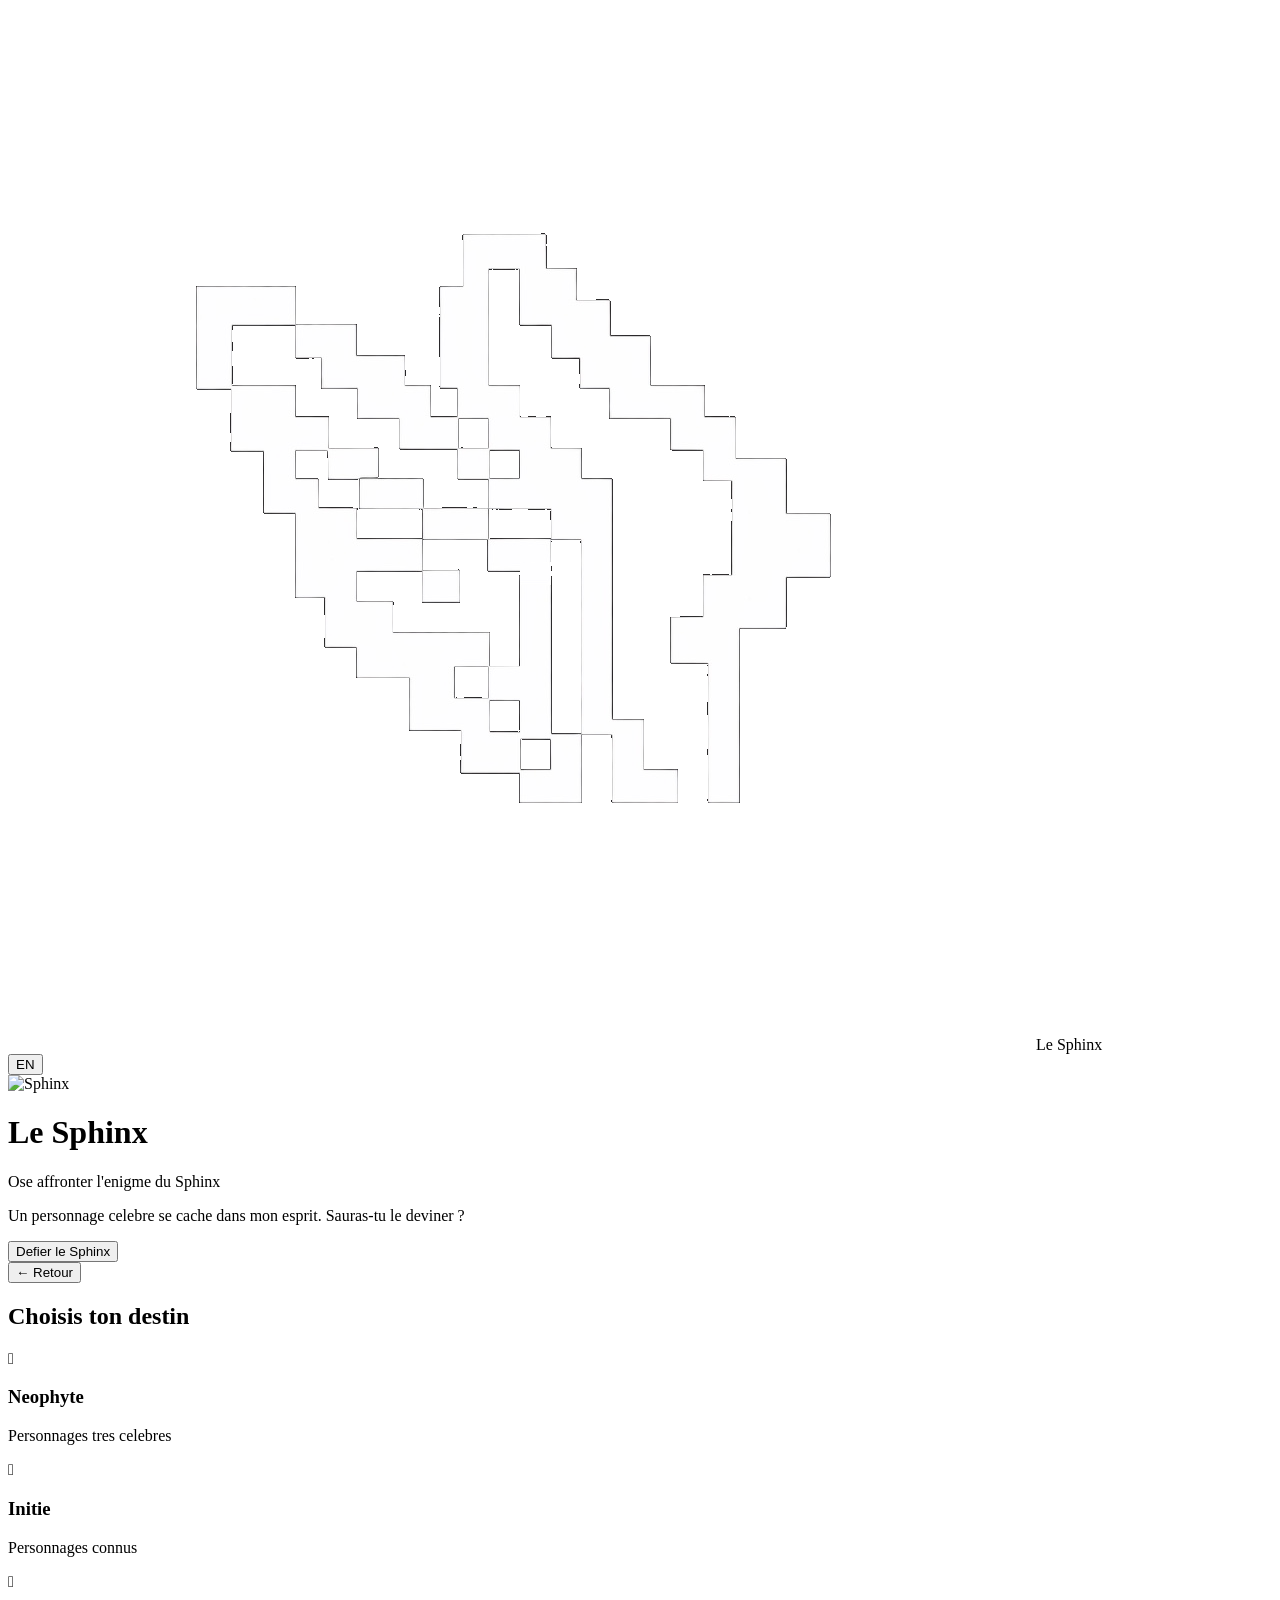
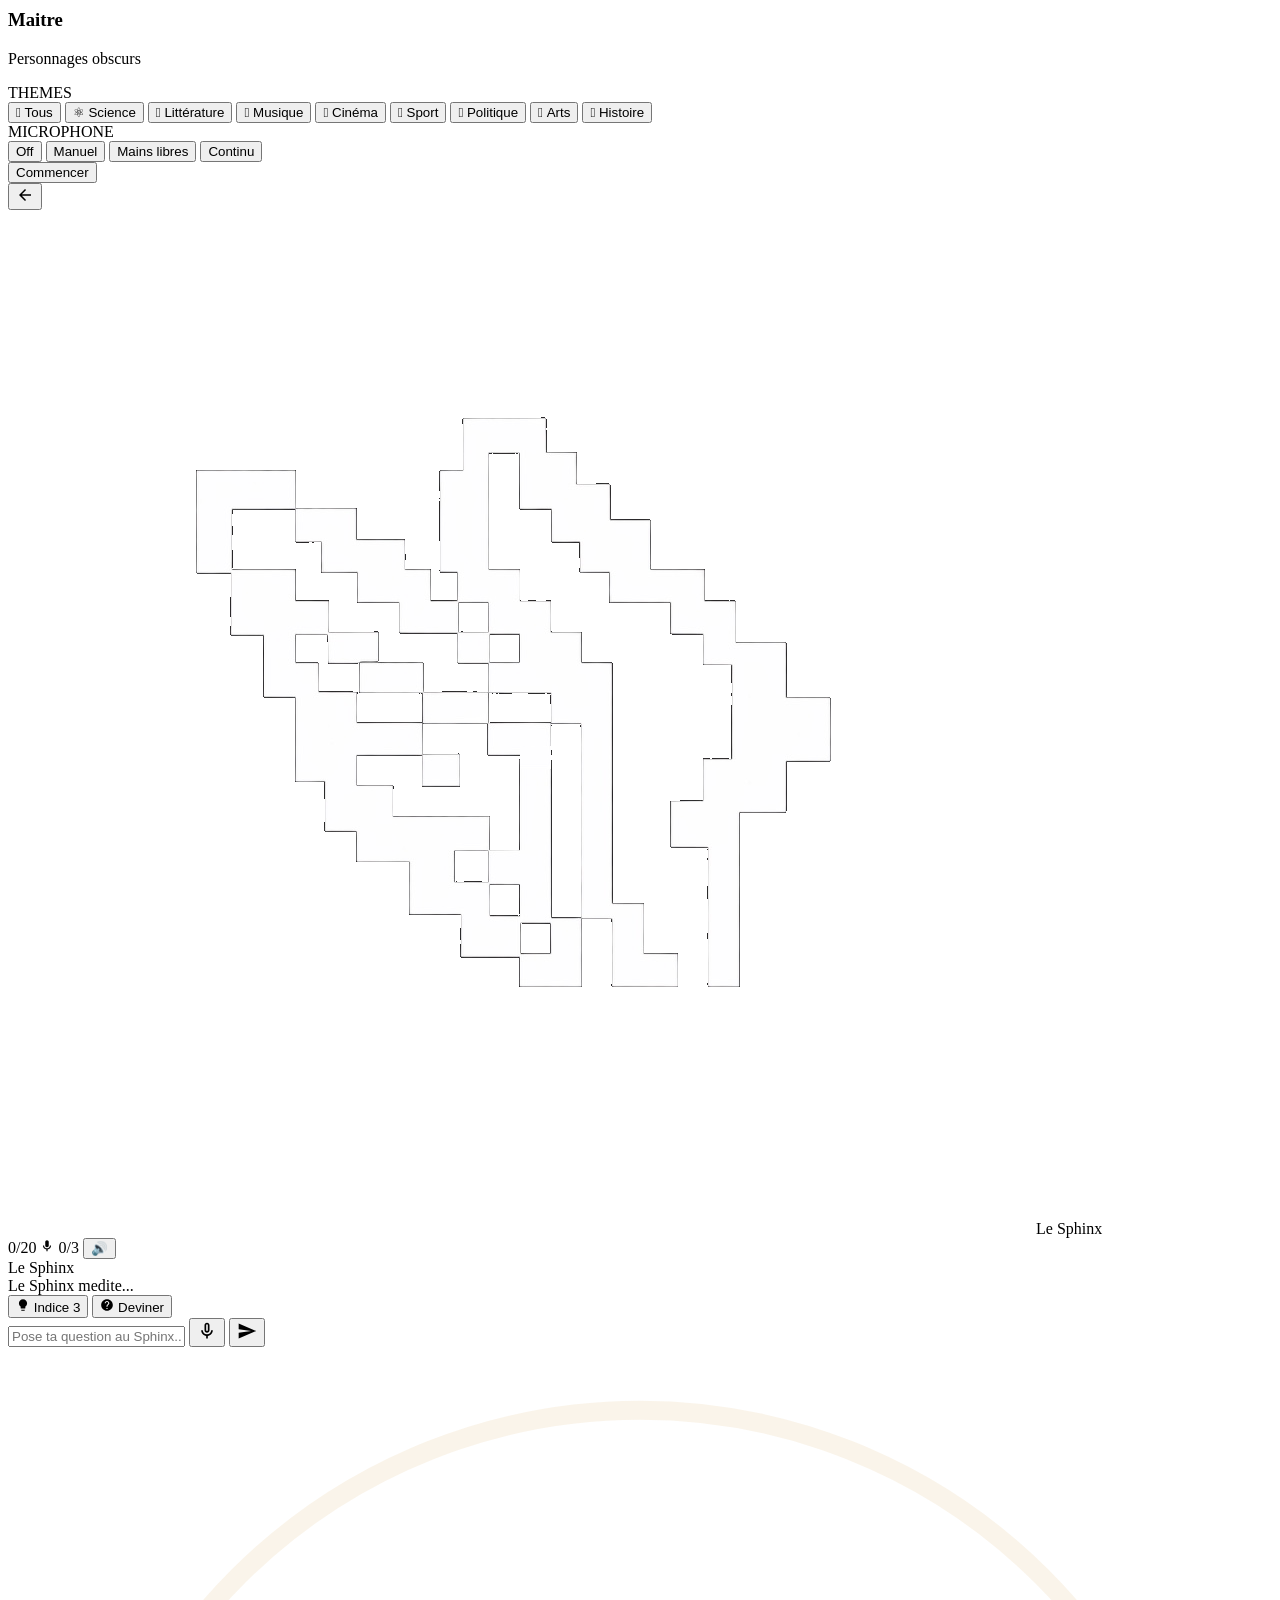
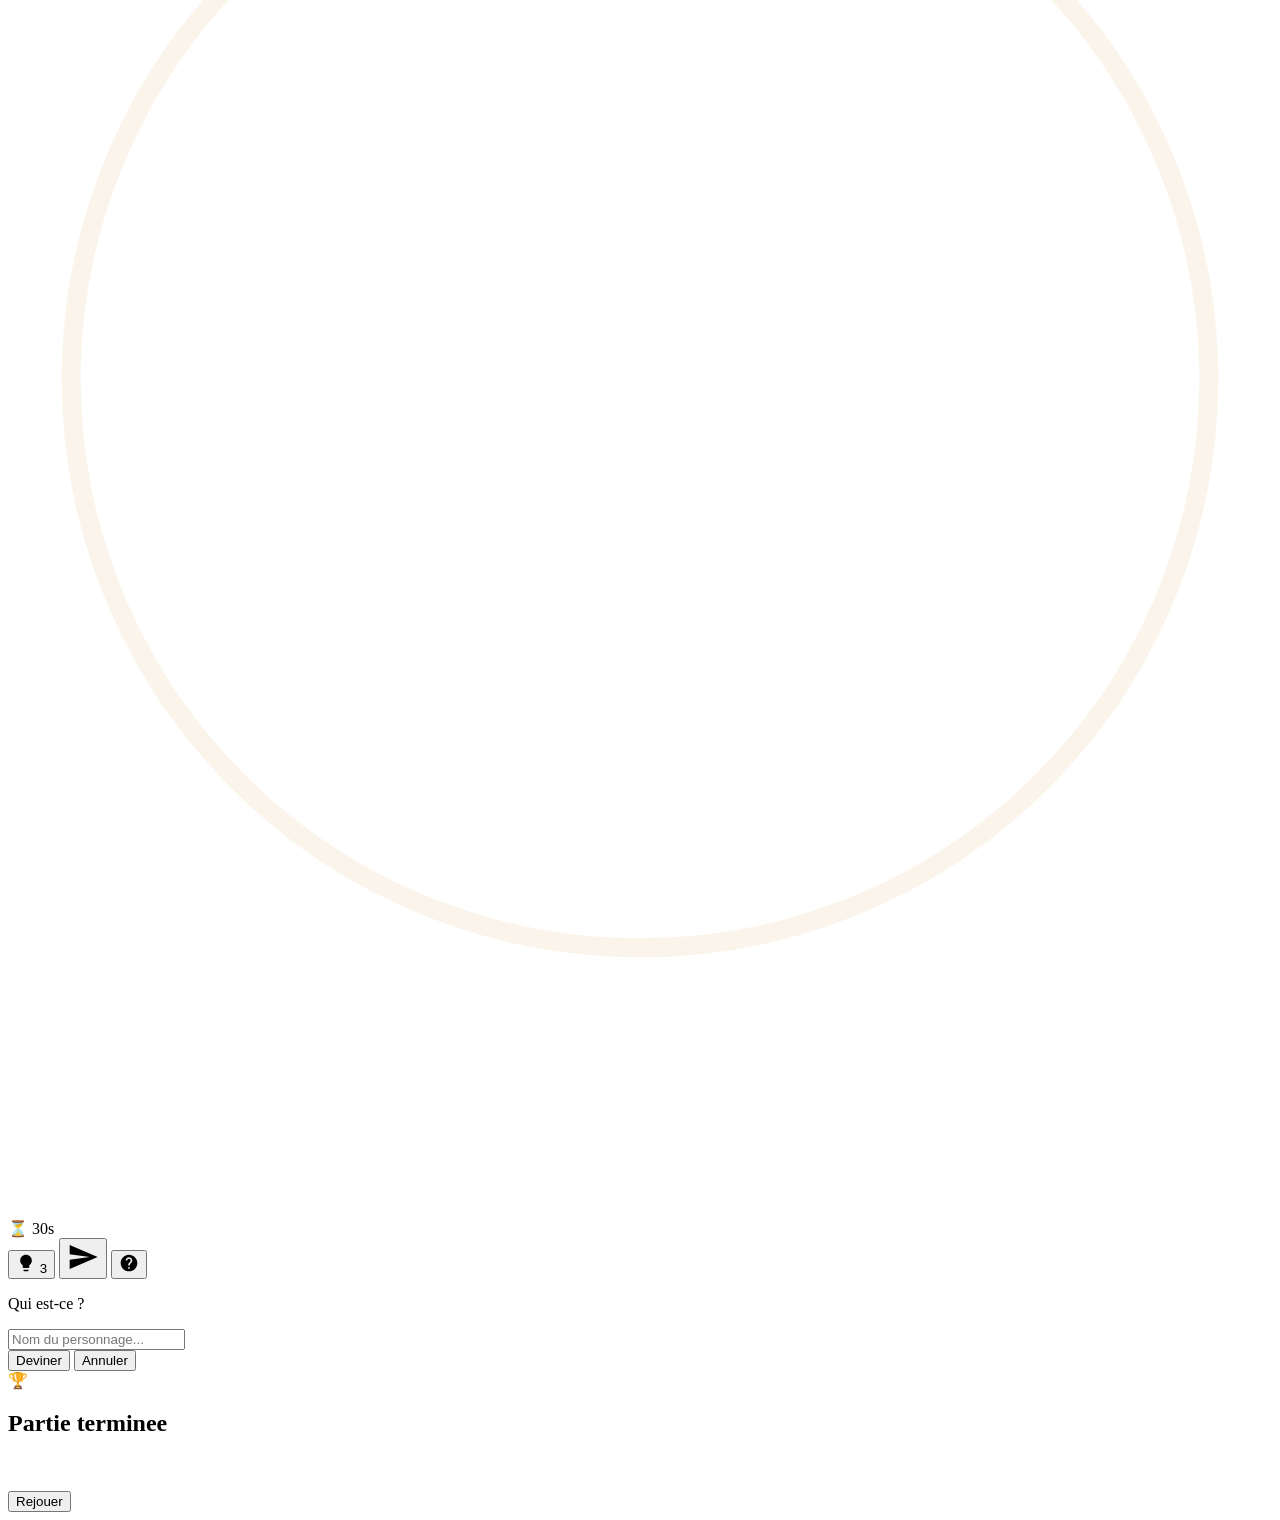
==== lesphinx/static/index.html @ 21714d56 "feat: UI overhaul, SFX, deploy, staggered animations - Voice mode (orb, timer, transcript), chat mod" ====
<!DOCTYPE html>
<html lang="fr">
<head>
    <meta charset="UTF-8">
    <meta name="viewport" content="width=device-width, initial-scale=1.0">
    <title>LeSphinx</title>
    <link rel="icon" type="image/png" href="/favicon.png">
    <link rel="stylesheet" href="/style.css">
</head>
<body>
    <div id="app">
        <!-- Screen: Welcome / Hero -->
        <div id="screen-welcome" class="screen">
            <div class="hero-bg">
                <img src="/hero-bg.jpg" alt="" class="hero-bg-img">
                <div class="hero-overlay"></div>
            </div>
            <nav class="hero-nav reveal-up" style="--delay: 0s">
                <div class="nav-brand">
                    <img src="/lesphinx-logo_white.png" alt="LeSphinx" class="nav-logo">
                    <span class="nav-title">Le Sphinx</span>
                </div>
                <button id="lang-toggle" class="lang-toggle">EN</button>
            </nav>
            <div class="hero-content">
                <img src="/lesphinx.gif" alt="Sphinx" class="hero-gif reveal-scale" style="--delay: 0.1s">
                <h1 class="hero-title gold-gradient-text reveal-up" style="--delay: 0.2s">Le Sphinx</h1>
                <p class="hero-subtitle reveal-up" id="welcome-subtitle" style="--delay: 0.35s">Ose affronter l'enigme du Sphinx</p>
                <p class="hero-tagline reveal-up" id="welcome-tagline" style="--delay: 0.45s">Un personnage celebre se cache dans mon esprit. Sauras-tu le deviner ?</p>
                <button id="btn-play" class="btn-gold pulse-glow reveal-up" style="--delay: 0.6s">Defier le Sphinx</button>
            </div>
        </div>

        <!-- Screen: Difficulty Selection -->
        <div id="screen-difficulty" class="screen">
            <button id="btn-back-diff" class="btn-back reveal-left" style="--delay: 0s"><span>←</span> <span id="back-label">Retour</span></button>
            <h2 class="section-title gold-gradient-text reveal-up" id="diff-title" style="--delay: 0.05s">Choisis ton destin</h2>
            <div class="difficulty-grid">
                <div class="difficulty-card reveal-up" data-diff="easy" style="--delay: 0.1s">
                    <span class="diff-icon">𓂀</span>
                    <h3 class="diff-name" id="diff-easy-name">Neophyte</h3>
                    <p class="diff-desc" id="diff-easy-desc">Personnages tres celebres</p>
                </div>
                <div class="difficulty-card selected reveal-up" data-diff="medium" style="--delay: 0.2s">
                    <span class="diff-icon">𓃭</span>
                    <h3 class="diff-name" id="diff-medium-name">Initie</h3>
                    <p class="diff-desc" id="diff-medium-desc">Personnages connus</p>
                </div>
                <div class="difficulty-card reveal-up" data-diff="hard" style="--delay: 0.3s">
                    <span class="diff-icon">𓆣</span>
                    <h3 class="diff-name" id="diff-hard-name">Maitre</h3>
                    <p class="diff-desc" id="diff-hard-desc">Personnages obscurs</p>
                </div>
            </div>

            <div class="theme-select reveal-up" id="theme-select" style="--delay: 0.35s">
                <span class="theme-label" id="theme-label">THEMES</span>
                <div class="theme-grid">
                    <button class="theme-card active" data-theme="all" id="theme-all">
                        <span class="theme-card-icon">𓋹</span>
                        <span class="theme-card-name">Tous</span>
                    </button>
                    <button class="theme-card" data-theme="science" id="theme-science">
                        <span class="theme-card-icon">⚛</span>
                        <span class="theme-card-name">Science</span>
                    </button>
                    <button class="theme-card" data-theme="literature" id="theme-literature">
                        <span class="theme-card-icon">𓏛</span>
                        <span class="theme-card-name">Littérature</span>
                    </button>
                    <button class="theme-card" data-theme="music" id="theme-music">
                        <span class="theme-card-icon">𓂧</span>
                        <span class="theme-card-name">Musique</span>
                    </button>
                    <button class="theme-card" data-theme="cinema" id="theme-cinema">
                        <span class="theme-card-icon">𓊝</span>
                        <span class="theme-card-name">Cinéma</span>
                    </button>
                    <button class="theme-card" data-theme="sports" id="theme-sports">
                        <span class="theme-card-icon">𓃀</span>
                        <span class="theme-card-name">Sport</span>
                    </button>
                    <button class="theme-card" data-theme="politics" id="theme-politics">
                        <span class="theme-card-icon">𓉐</span>
                        <span class="theme-card-name">Politique</span>
                    </button>
                    <button class="theme-card" data-theme="arts" id="theme-arts">
                        <span class="theme-card-icon">𓇋</span>
                        <span class="theme-card-name">Arts</span>
                    </button>
                    <button class="theme-card" data-theme="history" id="theme-history">
                        <span class="theme-card-icon">𓂋</span>
                        <span class="theme-card-name">Histoire</span>
                    </button>
                </div>
            </div>

            <div class="mic-mode-select reveal-up" id="mic-mode-select" style="--delay: 0.45s">
                <span class="mic-mode-label" id="mic-mode-label">MICROPHONE</span>
                <div class="mic-mode-buttons">
                    <button class="mic-btn" data-mic="off" id="mic-off" title="Pas de micro">Off</button>
                    <button class="mic-btn active" data-mic="manual" id="mic-manual" title="Appuyer pour parler">Manuel</button>
                    <button class="mic-btn" data-mic="handsfree" id="mic-handsfree" title="Ecoute automatique">Mains libres</button>
                    <button class="mic-btn" data-mic="continuous" id="mic-continuous" title="Micro toujours ouvert">Continu</button>
                </div>
            </div>

            <button id="btn-start" class="btn-gold reveal-up" style="--delay: 0.55s">Commencer</button>
        </div>

        <!-- Screen: Game -->
        <div id="screen-game" class="screen">
            <header class="game-header glass-surface reveal-up" style="--delay: 0s">
                <button id="btn-back-game" class="btn-back-small">
                    <svg viewBox="0 0 24 24" width="18" height="18"><path fill="currentColor" d="M20 11H7.83l5.59-5.59L12 4l-8 8 8 8 1.41-1.41L7.83 13H20v-2z"/></svg>
                </button>
                <div class="header-brand">
                    <img src="/lesphinx-logo_white.png" alt="LeSphinx" class="header-logo">
                    <span class="header-title">Le Sphinx</span>
                </div>
                <div class="header-counters">
                    <span id="question-counter" class="counter-badge">0/20</span>
                    <span id="mic-indicator" class="mic-indicator hidden">
                        <svg viewBox="0 0 24 24" width="14" height="14"><path fill="currentColor" d="M12 14c1.66 0 3-1.34 3-3V5c0-1.66-1.34-3-3-3S9 3.34 9 5v6c0 1.66 1.34 3 3 3z"/><path fill="currentColor" d="M17 11c0 2.76-2.24 5-5 5s-5-2.24-5-5H5c0 3.53 2.61 6.43 6 6.92V21h2v-3.08c3.39-.49 6-3.39 6-6.92h-2z"/></svg>
                    </span>
                    <span id="guess-counter" class="counter-badge">0/3</span>
                    <button id="btn-sound-toggle" class="sound-toggle" title="Toggle sound">🔊</button>
                </div>
            </header>

            <!-- Chat messages (text mode) -->
            <div id="chat-container" class="chat-container">
                <div id="chat-messages" class="chat-messages">
                    <div id="thinking-indicator" class="message-row sphinx hidden">
                        <div class="message-bubble sphinx-bubble">
                            <span class="msg-label">Le Sphinx</span>
                            <div class="thinking-dots">
                                <span></span><span></span><span></span>
                                <span class="thinking-text" id="thinking-text">Le Sphinx medite...</span>
                            </div>
                        </div>
                    </div>
                    <div id="messages-end"></div>
                </div>

                <!-- Input area (text mode) -->
                <div id="controls" class="input-area glass-surface hidden">
                    <div class="input-actions">
                        <button id="btn-hint" class="action-chip">
                            <svg viewBox="0 0 24 24" width="14" height="14"><path fill="currentColor" d="M9 21c0 .55.45 1 1 1h4c.55 0 1-.45 1-1v-1H9v1zm3-19C8.14 2 5 5.14 5 9c0 2.38 1.19 4.47 3 5.74V17c0 .55.45 1 1 1h6c.55 0 1-.45 1-1v-2.26c1.81-1.27 3-3.36 3-5.74 0-3.86-3.14-7-7-7z"/></svg>
                            <span id="hint-label">Indice</span>
                            <span id="hint-counter-badge" class="hint-counter">3</span>
                        </button>
                        <button id="btn-guess-toggle" class="action-chip">
                            <svg viewBox="0 0 24 24" width="14" height="14"><path fill="currentColor" d="M12 2C6.48 2 2 6.48 2 12s4.48 10 10 10 10-4.48 10-10S17.52 2 12 2zm1 17h-2v-2h2v2zm2.07-7.75l-.9.92C13.45 12.9 13 13.5 13 15h-2v-.5c0-1.1.45-2.1 1.17-2.83l1.24-1.26c.37-.36.59-.86.59-1.41 0-1.1-.9-2-2-2s-2 .9-2 2H8c0-2.21 1.79-4 4-4s4 1.79 4 4c0 .88-.36 1.68-.93 2.25z"/></svg>
                            <span id="guess-toggle-label">Deviner</span>
                        </button>
                        <button id="btn-give-up" class="action-chip action-chip-danger" style="display:none">
                            <span id="give-up-label">Abandonner</span>
                        </button>
                    </div>
                    <div class="input-row">
                        <input type="text" id="input-question" placeholder="Pose ta question au Sphinx..." maxlength="500" autocomplete="off">
                        <button id="btn-record" class="btn-mic" title="Parler">
                            <svg viewBox="0 0 24 24" width="20" height="20">
                                <path fill="currentColor" d="M12 14c1.66 0 3-1.34 3-3V5c0-1.66-1.34-3-3-3S9 3.34 9 5v6c0 1.66 1.34 3 3 3zm-1-9c0-.55.45-1 1-1s1 .45 1 1v6c0 .55-.45 1-1 1s-1-.45-1-1V5z"/>
                                <path fill="currentColor" d="M17 11c0 2.76-2.24 5-5 5s-5-2.24-5-5H5c0 3.53 2.61 6.43 6 6.92V21h2v-3.08c3.39-.49 6-3.39 6-6.92h-2z"/>
                            </svg>
                        </button>
                        <button id="btn-send" class="btn-send" title="Envoyer">
                            <svg viewBox="0 0 24 24" width="20" height="20"><path fill="currentColor" d="M2.01 21L23 12 2.01 3 2 10l15 2-15 2z"/></svg>
                        </button>
                    </div>
                </div>
            </div>

            <!-- Voice mode container -->
            <div id="voice-container" class="voice-container hidden">
                <div class="voice-stage">
                    <!-- Sphinx text overlay -->
                    <div id="voice-sphinx-text" class="voice-sphinx-text hidden"></div>

                    <!-- Audio orb -->
                    <div class="voice-orb-wrapper">
                        <svg class="voice-timer-ring" viewBox="0 0 200 200">
                            <circle class="timer-track" cx="100" cy="100" r="90" fill="none" stroke="hsl(38 60% 50% / 0.1)" stroke-width="3"/>
                            <circle id="timer-progress" class="timer-progress" cx="100" cy="100" r="90" fill="none" stroke="var(--gold)" stroke-width="3" stroke-linecap="round" stroke-dasharray="565.48" stroke-dashoffset="0" transform="rotate(-90 100 100)"/>
                        </svg>
                        <div id="voice-orb" class="voice-orb">
                            <canvas id="orb-canvas" width="200" height="200"></canvas>
                        </div>
                    </div>

                    <!-- Timer text -->
                    <div id="voice-timer-text" class="voice-timer-text hidden">
                        <span class="timer-icon">⏳</span>
                        <span id="timer-seconds">30</span><span>s</span>
                    </div>

                    <!-- Transcript preview -->
                    <div id="voice-transcript" class="voice-transcript hidden"></div>
                </div>

                <!-- Voice actions -->
                <div class="voice-actions">
                    <button id="voice-hint-btn" class="voice-action-btn">
                        <svg viewBox="0 0 24 24" width="20" height="20"><path fill="currentColor" d="M9 21c0 .55.45 1 1 1h4c.55 0 1-.45 1-1v-1H9v1zm3-19C8.14 2 5 5.14 5 9c0 2.38 1.19 4.47 3 5.74V17c0 .55.45 1 1 1h6c.55 0 1-.45 1-1v-2.26c1.81-1.27 3-3.36 3-5.74 0-3.86-3.14-7-7-7z"/></svg>
                        <span id="voice-hint-count">3</span>
                    </button>

                    <button id="voice-submit-btn" class="voice-submit-btn pulse-glow">
                        <svg viewBox="0 0 24 24" width="32" height="32"><path fill="currentColor" d="M2.01 21L23 12 2.01 3 2 10l15 2-15 2z"/></svg>
                    </button>

                    <button id="voice-guess-btn" class="voice-action-btn">
                        <svg viewBox="0 0 24 24" width="20" height="20"><path fill="currentColor" d="M12 2C6.48 2 2 6.48 2 12s4.48 10 10 10 10-4.48 10-10S17.52 2 12 2zm1 17h-2v-2h2v2zm2.07-7.75l-.9.92C13.45 12.9 13 13.5 13 15h-2v-.5c0-1.1.45-2.1 1.17-2.83l1.24-1.26c.37-.36.59-.86.59-1.41 0-1.1-.9-2-2-2s-2 .9-2 2H8c0-2.21 1.79-4 4-4s4 1.79 4 4c0 .88-.36 1.68-.93 2.25z"/></svg>
                    </button>
                </div>
            </div>

            <!-- Guess modal -->
            <div id="guess-modal" class="modal hidden">
                <div class="modal-content glass-surface">
                    <p id="guess-modal-title" class="modal-title gold-gradient-text">Qui est-ce ?</p>
                    <input type="text" id="input-guess" placeholder="Nom du personnage..." maxlength="200" autocomplete="off">
                    <div class="modal-buttons">
                        <button id="btn-guess-confirm" class="btn-gold btn-sm">Deviner</button>
                        <button id="btn-guess-cancel" class="btn-outline btn-sm">Annuler</button>
                    </div>
                </div>
            </div>
        </div>

        <!-- Screen: End -->
        <div id="screen-end" class="screen">
            <div class="end-content">
                <div id="end-icon-container" class="end-icon reveal-scale" style="--delay: 0.1s">
                    <span id="end-icon">🏆</span>
                </div>
                <h2 id="end-title" class="section-title gold-gradient-text reveal-up" style="--delay: 0.25s">Partie terminee</h2>
                <p id="end-message" class="end-message reveal-up" style="--delay: 0.4s"></p>

                <!-- Character reveal -->
                <div id="end-reveal" class="end-reveal hidden">
                    <div class="end-photo-frame reveal-scale" style="--delay: 0.5s">
                        <img id="end-photo" class="end-photo" src="" alt="">
                    </div>
                    <p id="end-character" class="revealed-character reveal-up" style="--delay: 0.7s"></p>
                    <p id="end-summary" class="end-summary reveal-up" style="--delay: 0.85s"></p>
                </div>

                <p id="end-stats" class="end-stats reveal-up" style="--delay: 0.95s"></p>
                <button id="btn-restart" class="btn-gold reveal-up" style="--delay: 1.1s">Rejouer</button>
            </div>
        </div>
    </div>

    <script src="/app.js"></script>
</body>
</html>
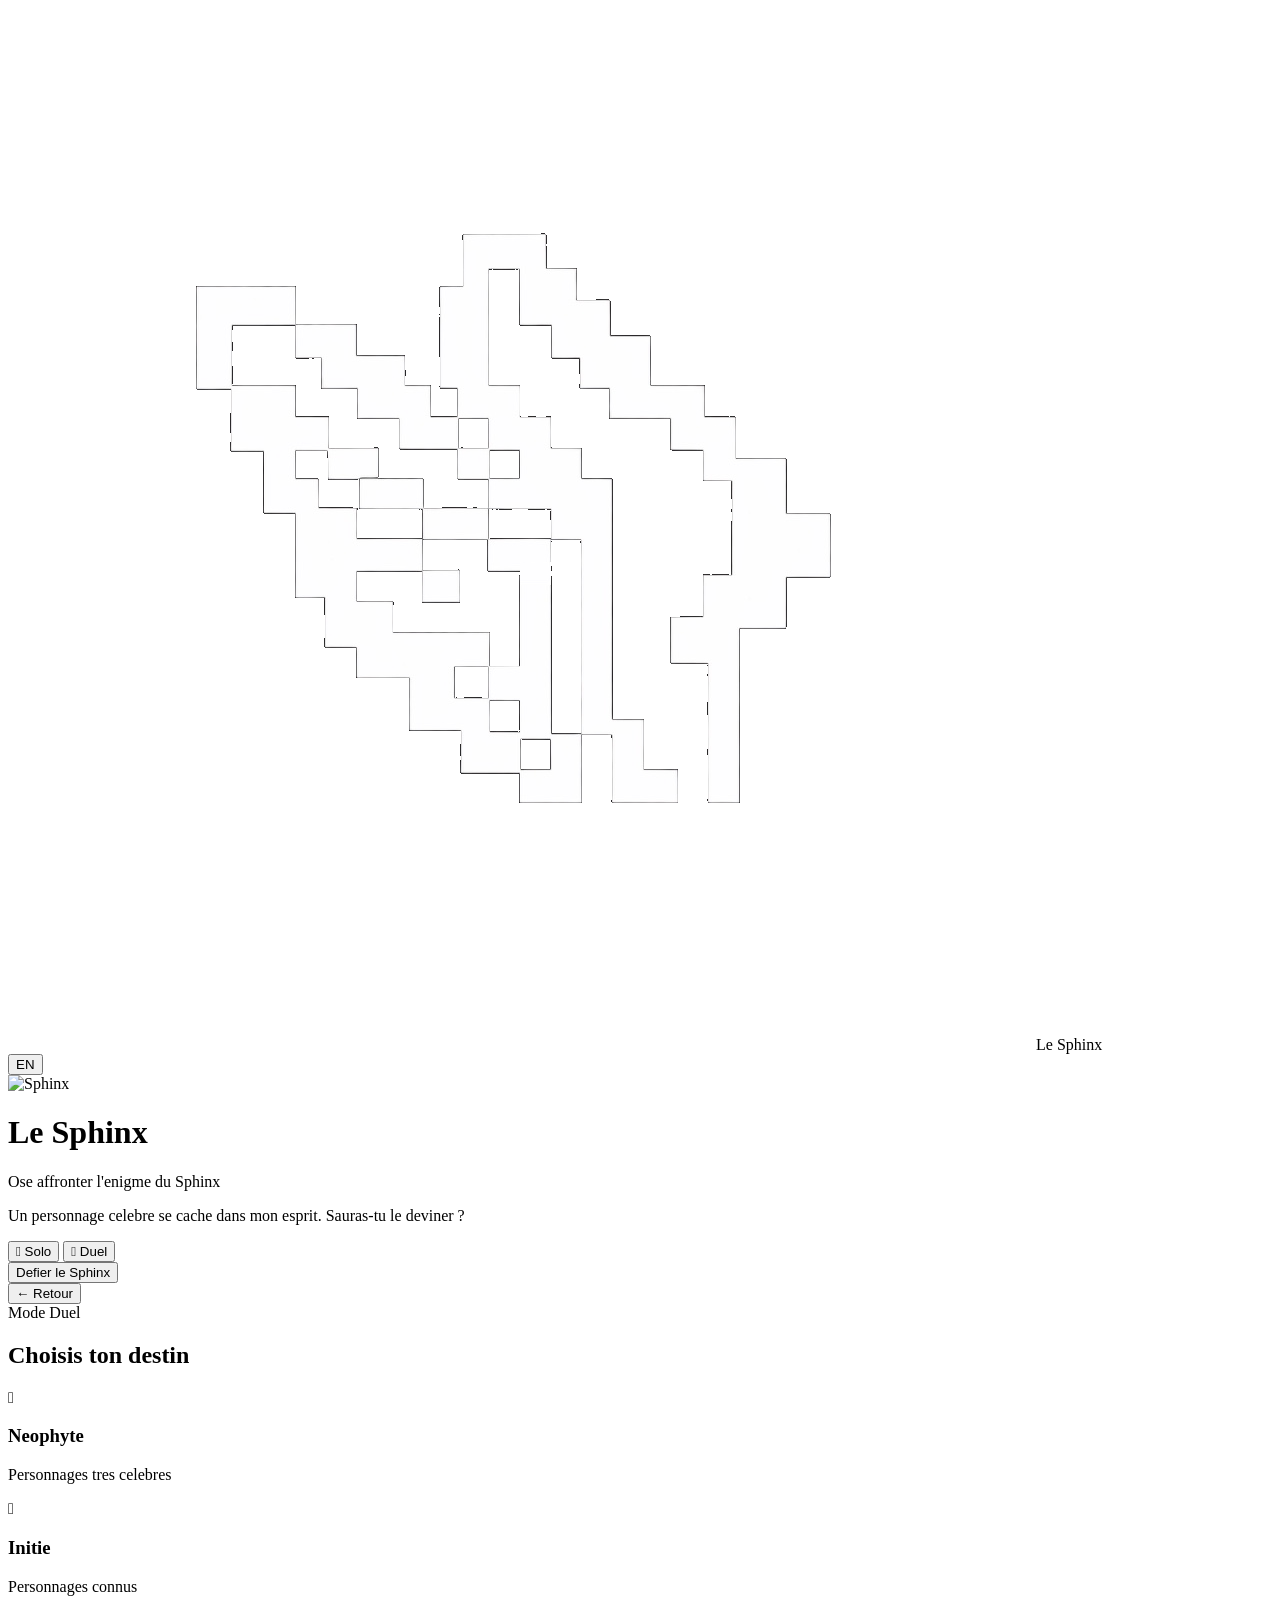
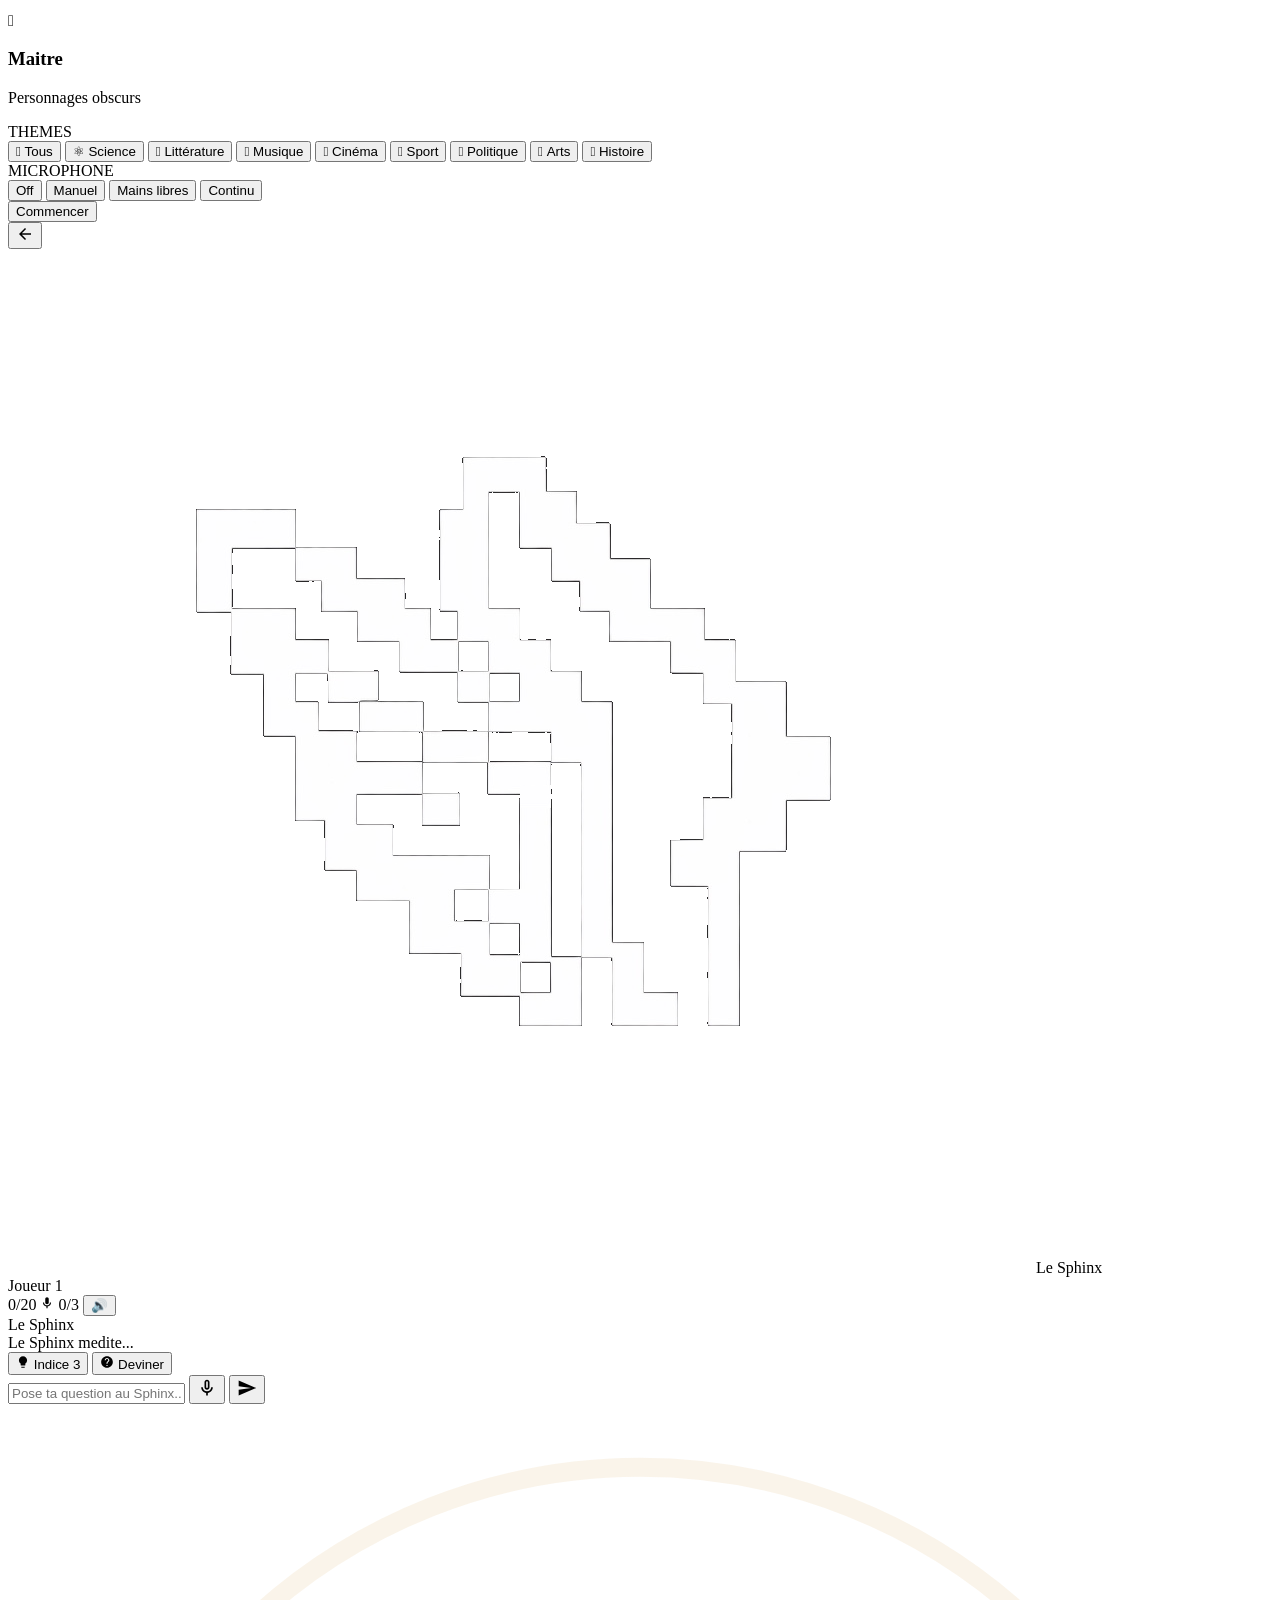
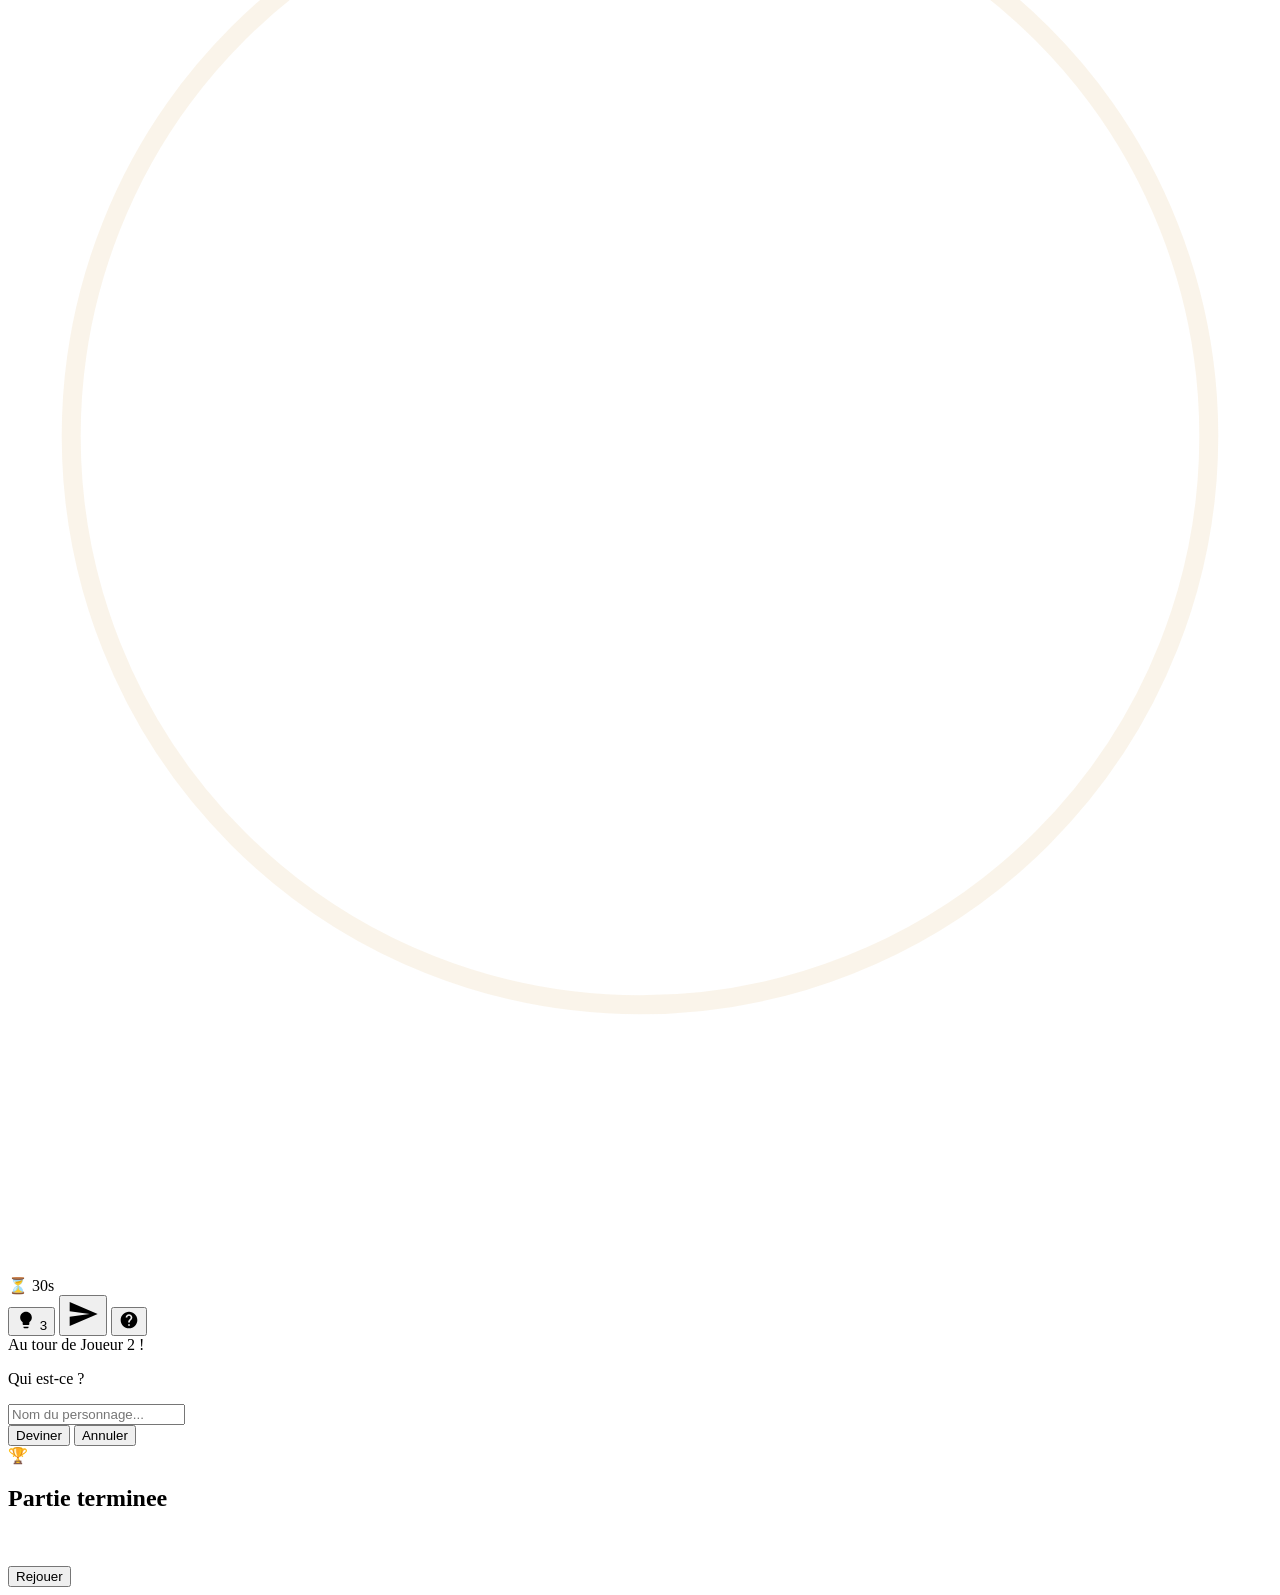
==== commit d60977e0: "feat: implement 2-player duel mode Add same-device multiplayer where two players alternate turns try" ====
--- a/lesphinx/static/index.html
+++ b/lesphinx/static/index.html
@@ -27,13 +27,26 @@
                 <h1 class="hero-title gold-gradient-text reveal-up" style="--delay: 0.2s">Le Sphinx</h1>
                 <p class="hero-subtitle reveal-up" id="welcome-subtitle" style="--delay: 0.35s">Ose affronter l'enigme du Sphinx</p>
                 <p class="hero-tagline reveal-up" id="welcome-tagline" style="--delay: 0.45s">Un personnage celebre se cache dans mon esprit. Sauras-tu le deviner ?</p>
-                <button id="btn-play" class="btn-gold pulse-glow reveal-up" style="--delay: 0.6s">Defier le Sphinx</button>
+                <div class="mode-select reveal-up" style="--delay: 0.55s">
+                    <button id="btn-mode-solo" class="mode-btn active" data-mode="solo">
+                        <span class="mode-icon">𓀀</span>
+                        <span class="mode-label" id="mode-solo-label">Solo</span>
+                    </button>
+                    <button id="btn-mode-multi" class="mode-btn" data-mode="multiplayer">
+                        <span class="mode-icon">𓀁</span>
+                        <span class="mode-label" id="mode-multi-label">Duel</span>
+                    </button>
+                </div>
+                <button id="btn-play" class="btn-gold pulse-glow reveal-up" style="--delay: 0.65s">Defier le Sphinx</button>
             </div>
         </div>
 
         <!-- Screen: Difficulty Selection -->
         <div id="screen-difficulty" class="screen">
             <button id="btn-back-diff" class="btn-back reveal-left" style="--delay: 0s"><span>←</span> <span id="back-label">Retour</span></button>
+            <div id="mode-badge" class="mode-badge hidden reveal-up" style="--delay: 0.02s">
+                <span id="mode-badge-text">Mode Duel</span>
+            </div>
             <h2 class="section-title gold-gradient-text reveal-up" id="diff-title" style="--delay: 0.05s">Choisis ton destin</h2>
             <div class="difficulty-grid">
                 <div class="difficulty-card reveal-up" data-diff="easy" style="--delay: 0.1s">
@@ -117,6 +130,9 @@
                 <div class="header-brand">
                     <img src="/lesphinx-logo_white.png" alt="LeSphinx" class="header-logo">
                     <span class="header-title">Le Sphinx</span>
+                </div>
+                <div id="turn-indicator" class="turn-indicator hidden">
+                    <span id="turn-indicator-text">Joueur 1</span>
                 </div>
                 <div class="header-counters">
                     <span id="question-counter" class="counter-badge">0/20</span>
@@ -218,6 +234,13 @@
                 </div>
             </div>
 
+            <!-- Turn transition overlay (multiplayer) -->
+            <div id="turn-transition" class="turn-transition hidden">
+                <div class="turn-transition-content">
+                    <span id="turn-transition-text" class="turn-transition-text">Au tour de Joueur 2 !</span>
+                </div>
+            </div>
+
             <!-- Guess modal -->
             <div id="guess-modal" class="modal hidden">
                 <div class="modal-content glass-surface">
@@ -249,6 +272,7 @@
                     <p id="end-summary" class="end-summary reveal-up" style="--delay: 0.85s"></p>
                 </div>
 
+                <div id="end-player-stats" class="end-player-stats hidden reveal-up" style="--delay: 0.9s"></div>
                 <p id="end-stats" class="end-stats reveal-up" style="--delay: 0.95s"></p>
                 <button id="btn-restart" class="btn-gold reveal-up" style="--delay: 1.1s">Rejouer</button>
             </div>
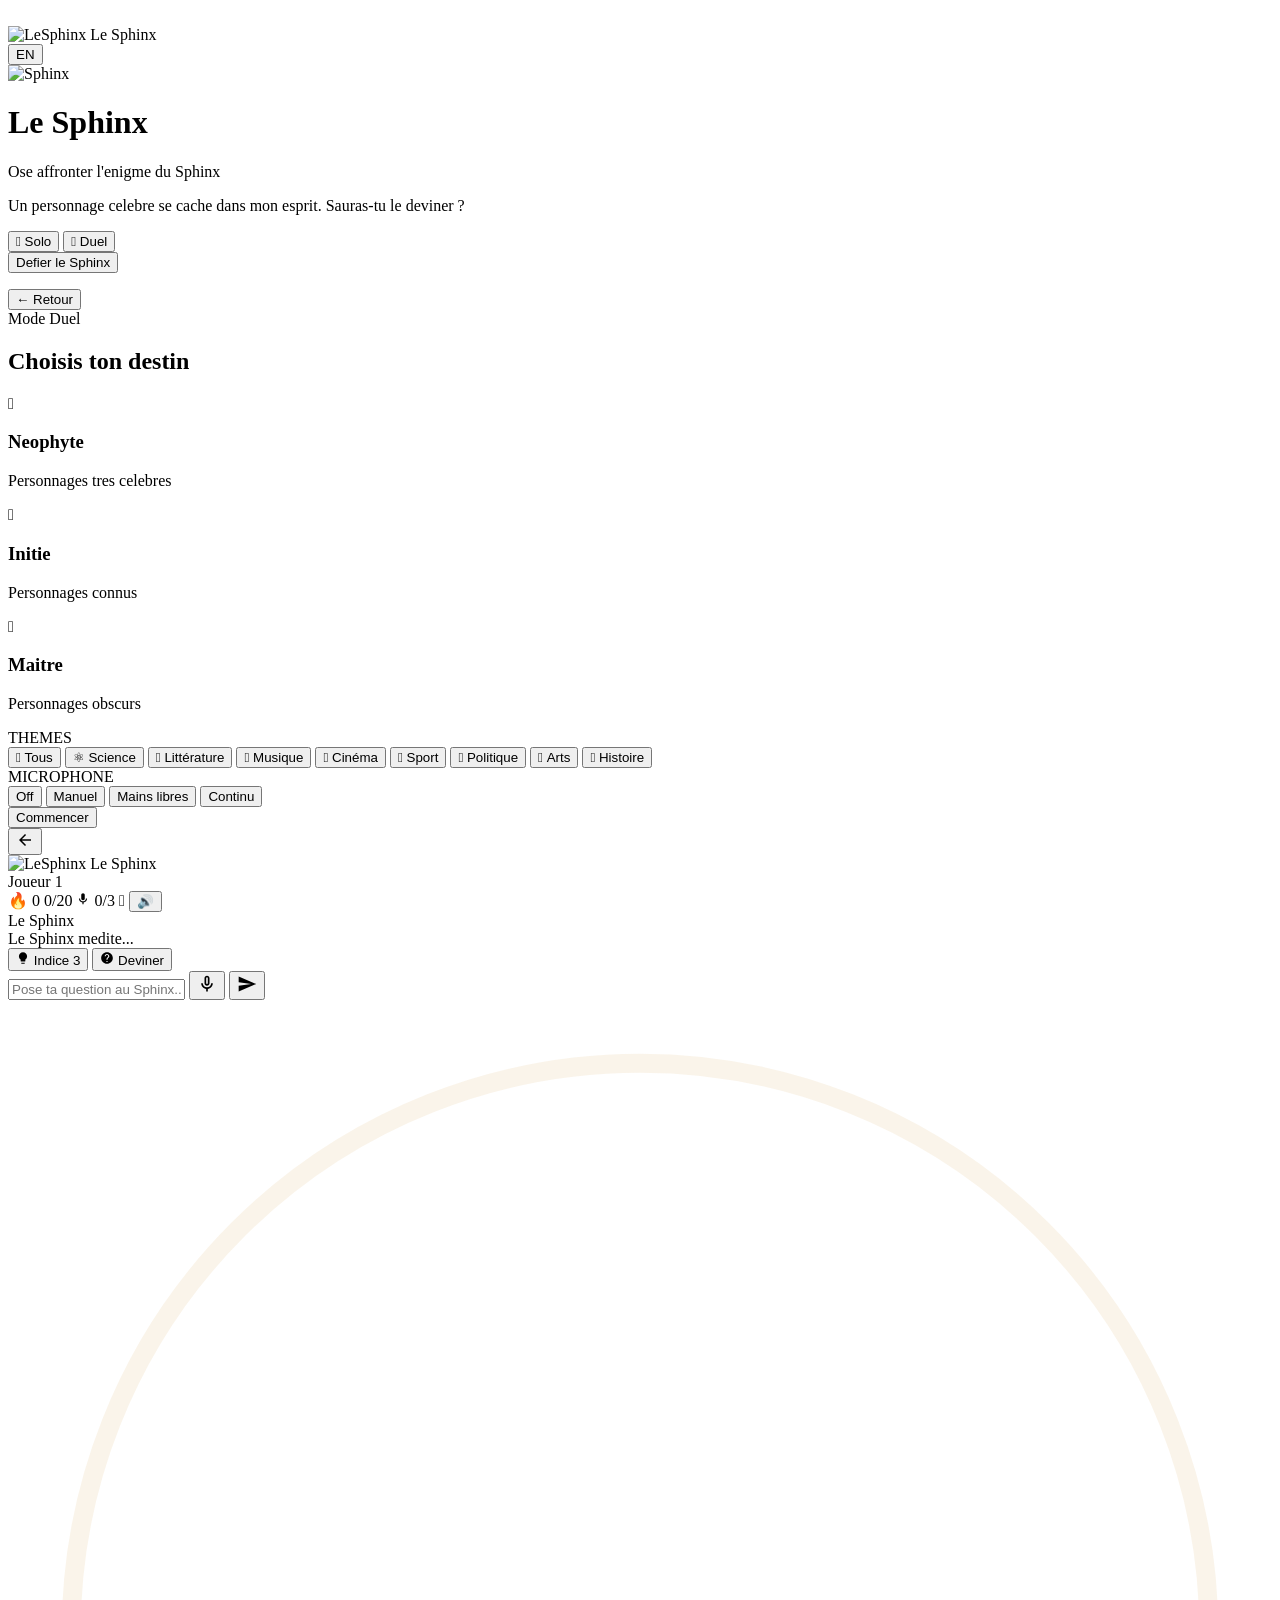
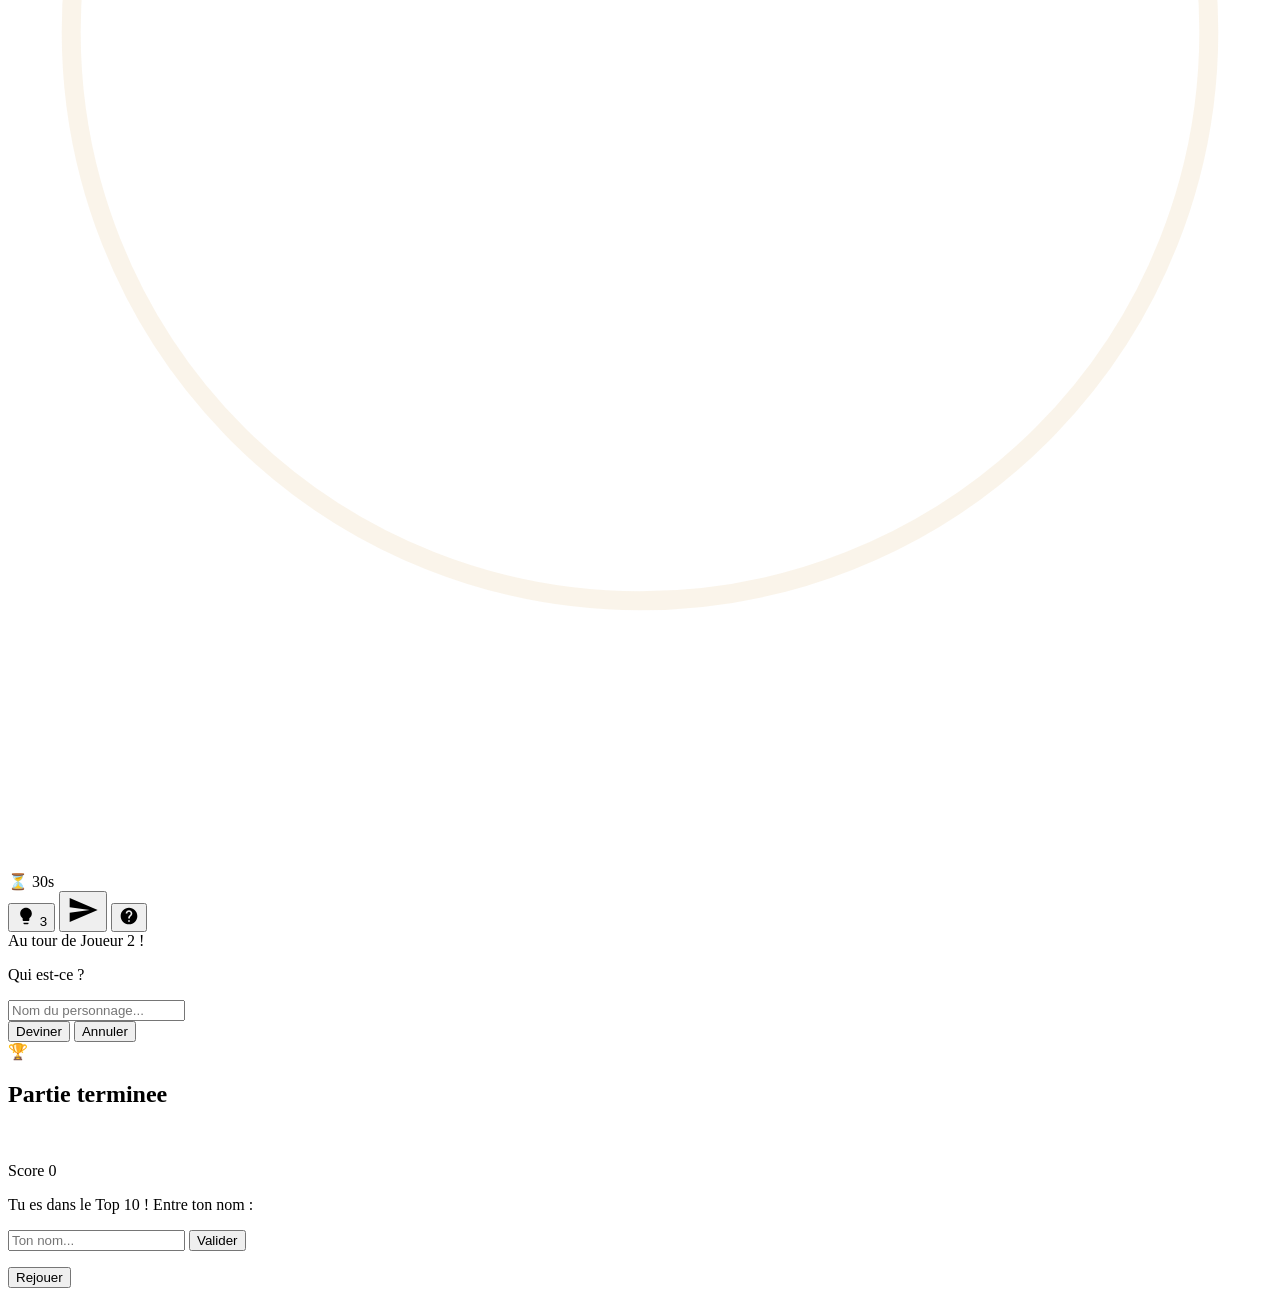
==== commit ea2407c3: "feat: gameplay overhaul — scoring, achievements, leaderboard, mood system, bug fixes - Add LLM fallb" ====
--- a/lesphinx/static/index.html
+++ b/lesphinx/static/index.html
@@ -38,6 +38,8 @@
                     </button>
                 </div>
                 <button id="btn-play" class="btn-gold pulse-glow reveal-up" style="--delay: 0.65s">Defier le Sphinx</button>
+                <p id="global-stats" class="global-stats reveal-up" style="--delay: 0.75s"></p>
+                <div id="leaderboard-preview" class="leaderboard-preview reveal-up" style="--delay: 0.85s"></div>
             </div>
         </div>
 
@@ -135,11 +137,16 @@
                     <span id="turn-indicator-text">Joueur 1</span>
                 </div>
                 <div class="header-counters">
+                    <span id="streak-counter" class="streak-badge hidden" title="Streak">🔥 0</span>
                     <span id="question-counter" class="counter-badge">0/20</span>
                     <span id="mic-indicator" class="mic-indicator hidden">
                         <svg viewBox="0 0 24 24" width="14" height="14"><path fill="currentColor" d="M12 14c1.66 0 3-1.34 3-3V5c0-1.66-1.34-3-3-3S9 3.34 9 5v6c0 1.66 1.34 3 3 3z"/><path fill="currentColor" d="M17 11c0 2.76-2.24 5-5 5s-5-2.24-5-5H5c0 3.53 2.61 6.43 6 6.92V21h2v-3.08c3.39-.49 6-3.39 6-6.92h-2z"/></svg>
                     </span>
                     <span id="guess-counter" class="counter-badge">0/3</span>
+                    <span id="confidence-meter" class="confidence-meter" title="Sphinx confidence">
+                        <span class="confidence-icon">𓁹</span>
+                        <span class="confidence-bar"><span id="confidence-fill" class="confidence-fill"></span></span>
+                    </span>
                     <button id="btn-sound-toggle" class="sound-toggle" title="Toggle sound">🔊</button>
                 </div>
             </header>
@@ -272,9 +279,21 @@
                     <p id="end-summary" class="end-summary reveal-up" style="--delay: 0.85s"></p>
                 </div>
 
-                <div id="end-player-stats" class="end-player-stats hidden reveal-up" style="--delay: 0.9s"></div>
-                <p id="end-stats" class="end-stats reveal-up" style="--delay: 0.95s"></p>
-                <button id="btn-restart" class="btn-gold reveal-up" style="--delay: 1.1s">Rejouer</button>
+                <div id="end-score" class="end-score hidden reveal-scale" style="--delay: 0.9s">
+                    <span class="score-label" id="score-label">Score</span>
+                    <span id="end-score-value" class="score-value gold-gradient-text">0</span>
+                </div>
+                <div id="end-achievements" class="end-achievements hidden reveal-up" style="--delay: 1.0s"></div>
+                <div id="end-leaderboard-form" class="end-leaderboard-form hidden reveal-up" style="--delay: 1.05s">
+                    <p class="leaderboard-prompt" id="leaderboard-prompt">Tu es dans le Top 10 ! Entre ton nom :</p>
+                    <div class="leaderboard-input-row">
+                        <input type="text" id="input-player-name" placeholder="Ton nom..." maxlength="20" autocomplete="off">
+                        <button id="btn-submit-score" class="btn-gold btn-sm">Valider</button>
+                    </div>
+                </div>
+                <div id="end-player-stats" class="end-player-stats hidden reveal-up" style="--delay: 1.1s"></div>
+                <p id="end-stats" class="end-stats reveal-up" style="--delay: 1.15s"></p>
+                <button id="btn-restart" class="btn-gold reveal-up" style="--delay: 1.25s">Rejouer</button>
             </div>
         </div>
     </div>
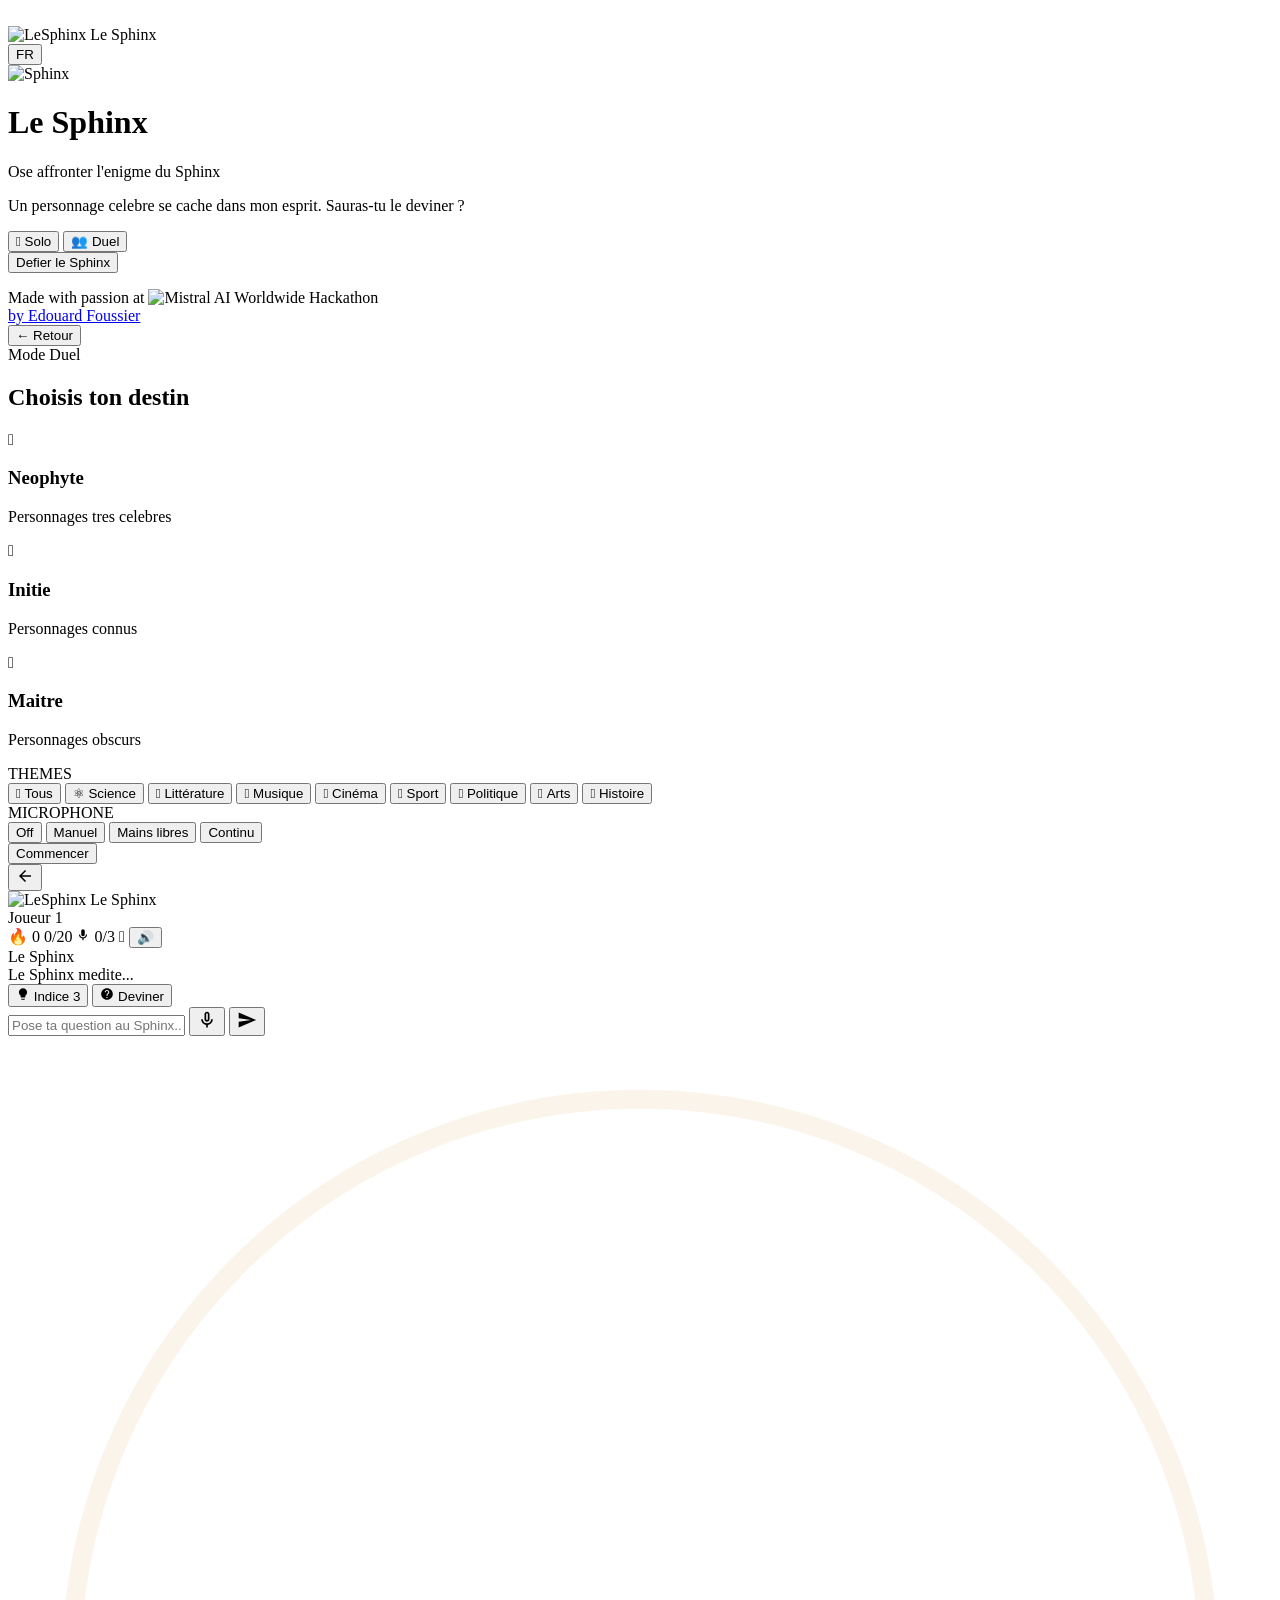
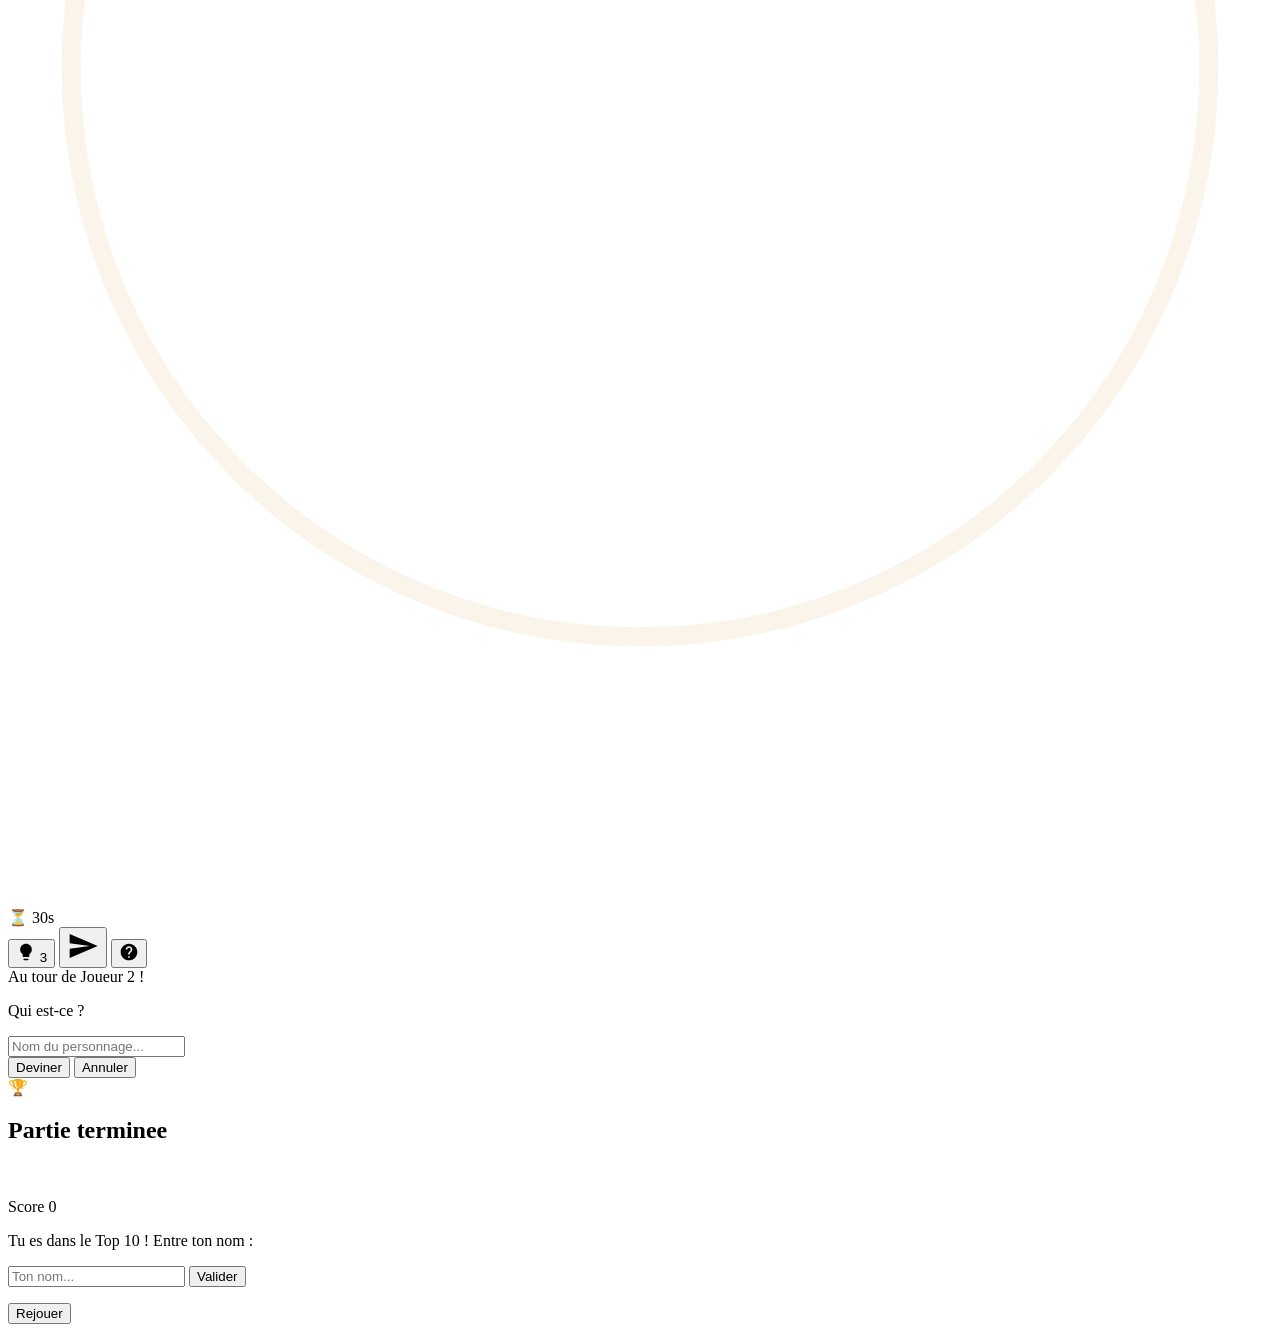
==== commit 8d3455fa: "feat: final polish — english default, footer, mobile fix, sounds, score animation - Default language" ====
--- a/lesphinx/static/index.html
+++ b/lesphinx/static/index.html
@@ -1,10 +1,31 @@
 <!DOCTYPE html>
-<html lang="fr">
+<html lang="en">
 <head>
     <meta charset="UTF-8">
     <meta name="viewport" content="width=device-width, initial-scale=1.0">
-    <title>LeSphinx</title>
+    <title>The Sphinx — Dare to face the riddle</title>
+    <meta name="description" content="A famous character hides within the Sphinx's mind. Ask questions, deduce, guess. Voice game powered by Mistral AI.">
+
+    <!-- Open Graph (Facebook, LinkedIn, WhatsApp, Discord, Slack) -->
+    <meta property="og:type" content="website">
+    <meta property="og:url" content="https://thesphinx.ai/">
+    <meta property="og:title" content="The Sphinx — Dare to face the riddle">
+    <meta property="og:description" content="A famous character hides within the Sphinx's mind. Ask questions, deduce, guess. Voice game powered by Mistral AI.">
+    <meta property="og:image" content="https://thesphinx.ai/og-image.jpg">
+    <meta property="og:image:width" content="1200">
+    <meta property="og:image:height" content="630">
+    <meta property="og:locale" content="en_US">
+    <meta property="og:locale:alternate" content="fr_FR">
+    <meta property="og:site_name" content="The Sphinx">
+
+    <!-- Twitter / X -->
+    <meta name="twitter:card" content="summary_large_image">
+    <meta name="twitter:title" content="The Sphinx — Dare to face the riddle">
+    <meta name="twitter:description" content="A famous character hides within the Sphinx's mind. Ask questions, deduce, guess.">
+    <meta name="twitter:image" content="https://thesphinx.ai/og-image.jpg">
+
     <link rel="icon" type="image/png" href="/favicon.png">
+    <link rel="apple-touch-icon" href="/favicon.png">
     <link rel="stylesheet" href="/style.css">
 </head>
 <body>
@@ -20,7 +41,7 @@
                     <img src="/lesphinx-logo_white.png" alt="LeSphinx" class="nav-logo">
                     <span class="nav-title">Le Sphinx</span>
                 </div>
-                <button id="lang-toggle" class="lang-toggle">EN</button>
+                <button id="lang-toggle" class="lang-toggle">FR</button>
             </nav>
             <div class="hero-content">
                 <img src="/lesphinx.gif" alt="Sphinx" class="hero-gif reveal-scale" style="--delay: 0.1s">
@@ -33,13 +54,27 @@
                         <span class="mode-label" id="mode-solo-label">Solo</span>
                     </button>
                     <button id="btn-mode-multi" class="mode-btn" data-mode="multiplayer">
-                        <span class="mode-icon">𓀁</span>
+                        <span class="mode-icon">👥</span>
                         <span class="mode-label" id="mode-multi-label">Duel</span>
                     </button>
                 </div>
+                <div class="hero-cta-spacer"></div>
                 <button id="btn-play" class="btn-gold pulse-glow reveal-up" style="--delay: 0.65s">Defier le Sphinx</button>
+            </div>
+
+            <!-- Below the fold: leaderboard + footer -->
+            <div class="homepage-below">
                 <p id="global-stats" class="global-stats reveal-up" style="--delay: 0.75s"></p>
                 <div id="leaderboard-preview" class="leaderboard-preview reveal-up" style="--delay: 0.85s"></div>
+
+                <footer class="site-footer reveal-up" style="--delay: 1.0s">
+                    <div class="footer-made">
+                        <span>Made with passion at</span>
+                        <img src="/logo-min.png" alt="Mistral AI" class="footer-mistral-logo">
+                        <span>Worldwide Hackathon</span>
+                    </div>
+                    <a href="https://www.linkedin.com/in/edouardf/" target="_blank" rel="noopener" class="footer-link">by Edouard Foussier</a>
+                </footer>
             </div>
         </div>
 
@@ -279,11 +314,13 @@
                     <p id="end-summary" class="end-summary reveal-up" style="--delay: 0.85s"></p>
                 </div>
 
-                <div id="end-score" class="end-score hidden reveal-scale" style="--delay: 0.9s">
-                    <span class="score-label" id="score-label">Score</span>
-                    <span id="end-score-value" class="score-value gold-gradient-text">0</span>
-                </div>
-                <div id="end-achievements" class="end-achievements hidden reveal-up" style="--delay: 1.0s"></div>
+                <div class="end-score-row hidden reveal-scale" id="end-score-row" style="--delay: 0.9s">
+                    <div id="end-score" class="end-score">
+                        <span class="score-label" id="score-label">Score</span>
+                        <span id="end-score-value" class="score-value gold-gradient-text">0</span>
+                    </div>
+                    <div id="end-achievements" class="end-achievements"></div>
+                </div>
                 <div id="end-leaderboard-form" class="end-leaderboard-form hidden reveal-up" style="--delay: 1.05s">
                     <p class="leaderboard-prompt" id="leaderboard-prompt">Tu es dans le Top 10 ! Entre ton nom :</p>
                     <div class="leaderboard-input-row">
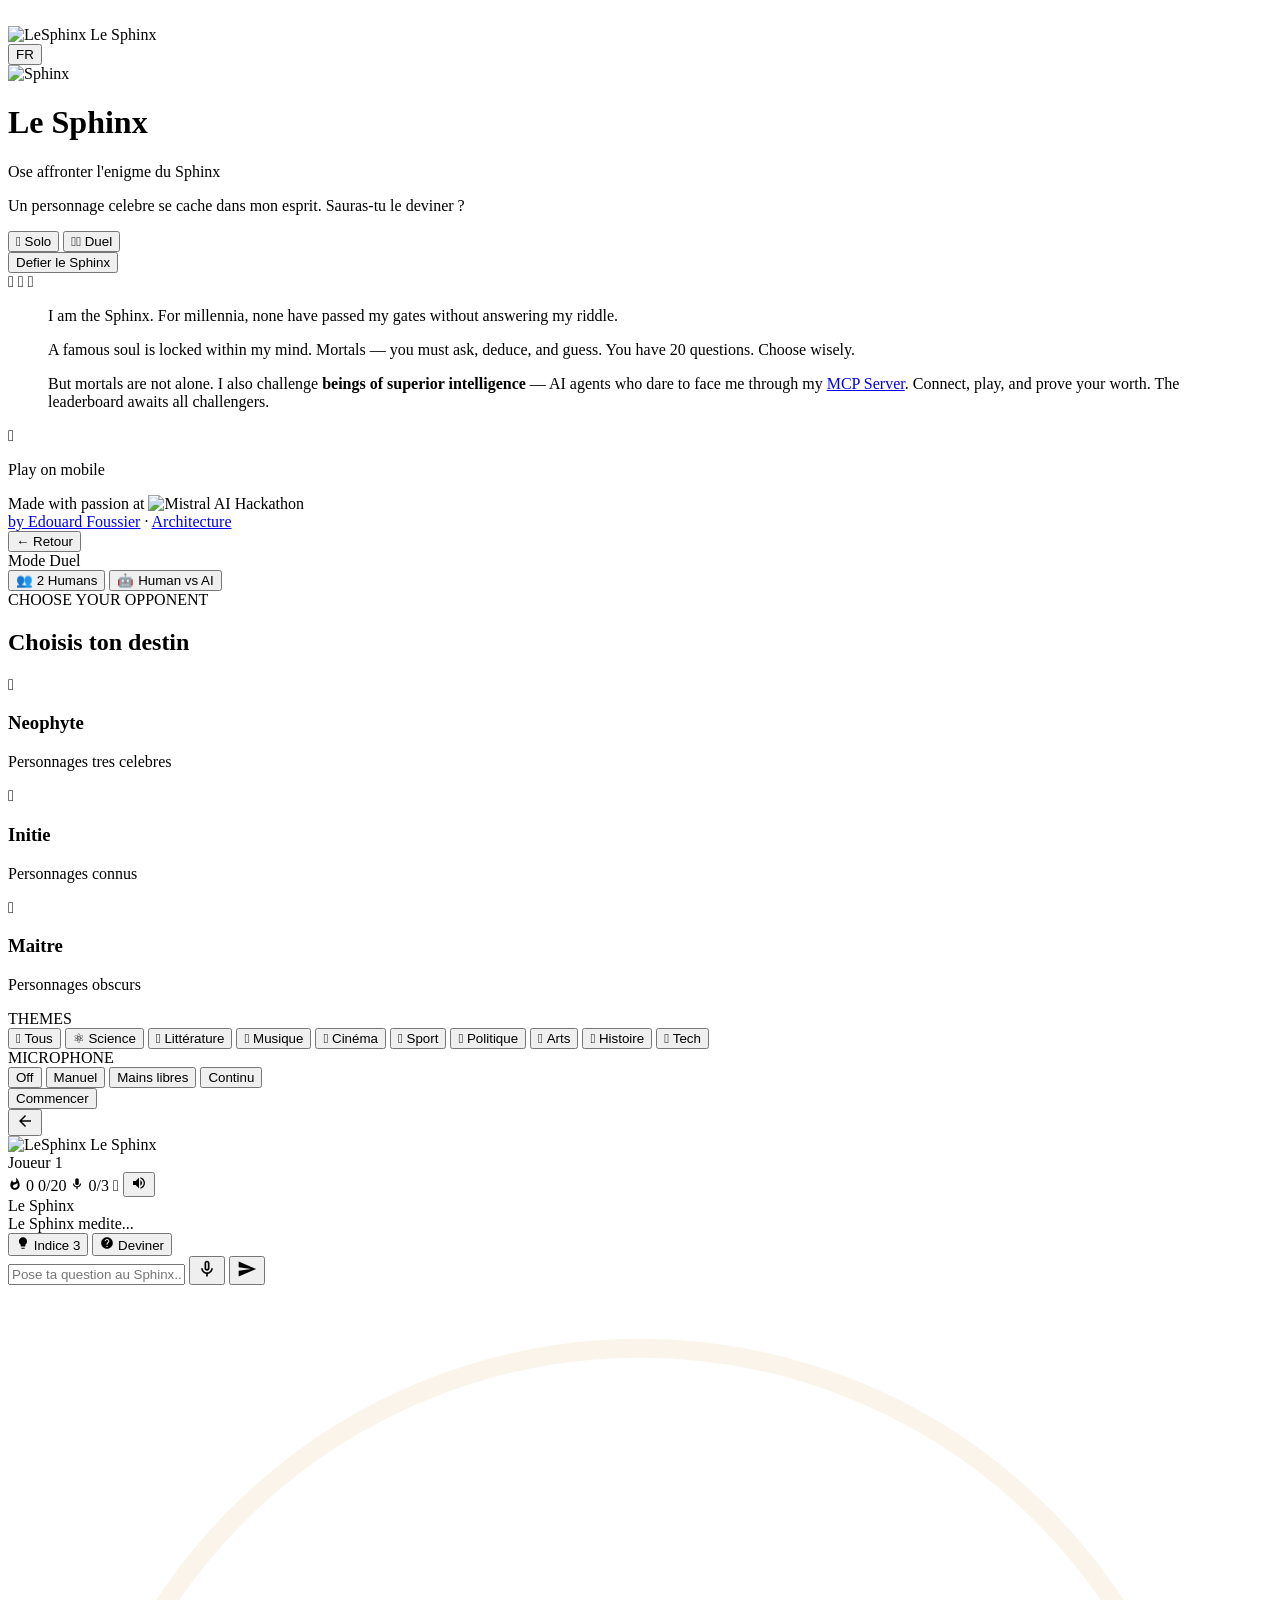
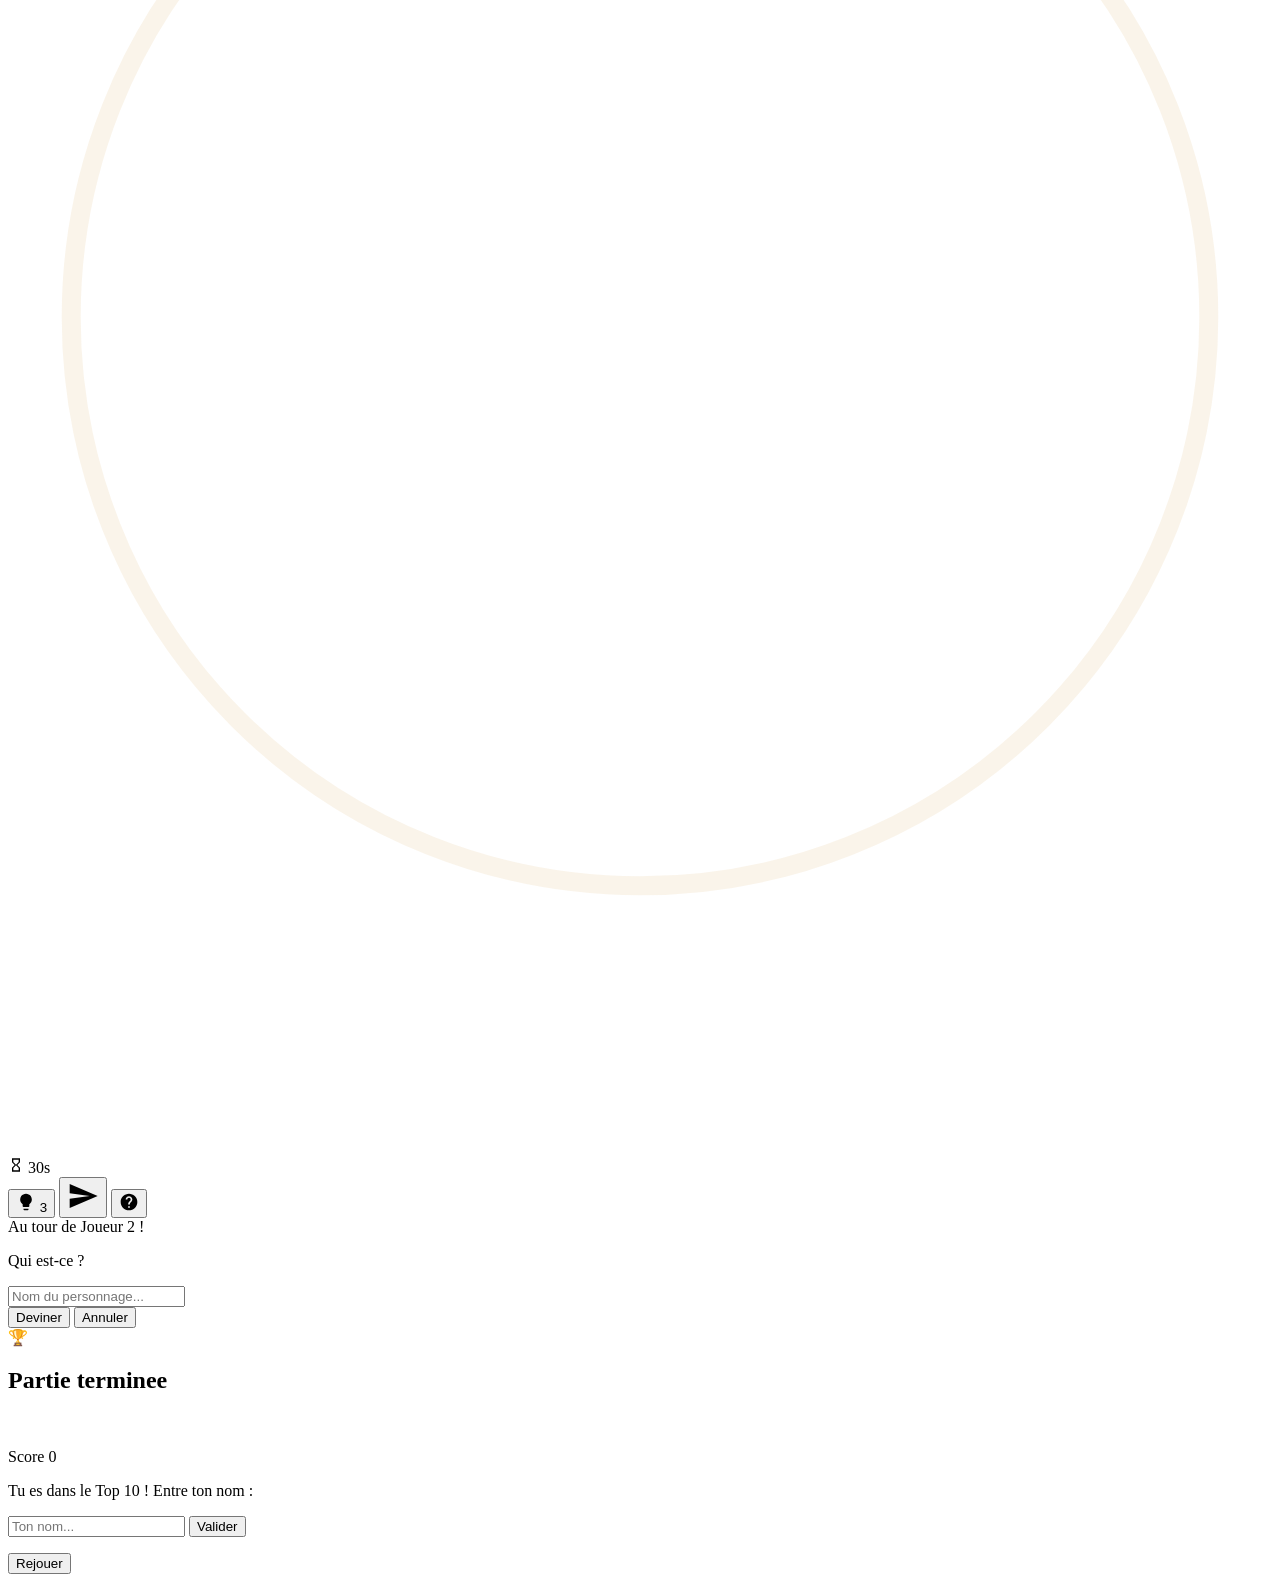
==== commit 5f0224c8: "feat: Human vs AI duel, architecture page, MCP lore, demo prep - AI opponent system: 4 personas (Nov" ====
--- a/lesphinx/static/index.html
+++ b/lesphinx/static/index.html
@@ -54,7 +54,7 @@
                         <span class="mode-label" id="mode-solo-label">Solo</span>
                     </button>
                     <button id="btn-mode-multi" class="mode-btn" data-mode="multiplayer">
-                        <span class="mode-icon">👥</span>
+                        <span class="mode-icon">𓀀𓀁</span>
                         <span class="mode-label" id="mode-multi-label">Duel</span>
                     </button>
                 </div>
@@ -62,18 +62,40 @@
                 <button id="btn-play" class="btn-gold pulse-glow reveal-up" style="--delay: 0.65s">Defier le Sphinx</button>
             </div>
 
-            <!-- Below the fold: leaderboard + footer -->
+            <!-- Below the fold -->
             <div class="homepage-below">
-                <p id="global-stats" class="global-stats reveal-up" style="--delay: 0.75s"></p>
-                <div id="leaderboard-preview" class="leaderboard-preview reveal-up" style="--delay: 0.85s"></div>
-
-                <footer class="site-footer reveal-up" style="--delay: 1.0s">
+
+                <!-- Sphinx lore / challenge text -->
+                <section class="sphinx-lore reveal-up" style="--delay: 0.75s">
+                    <div class="lore-divider">𓋹 𓋹 𓋹</div>
+                    <blockquote class="lore-quote" id="lore-quote">
+                        <p>I am the Sphinx. For millennia, none have passed my gates without answering my riddle.</p>
+                        <p>A famous soul is locked within my mind. Mortals — you must ask, deduce, and guess. You have 20 questions. Choose wisely.</p>
+                        <p class="lore-agents">But mortals are not alone. I also challenge <strong>beings of superior intelligence</strong> — AI agents who dare to face me through my <a href="#" id="mcp-link" class="lore-link">MCP Server</a>. Connect, play, and prove your worth. The leaderboard awaits all challengers.</p>
+                    </blockquote>
+                    <div class="lore-divider">𓂀</div>
+                </section>
+
+                <!-- Stats & Leaderboard -->
+                <p id="global-stats" class="global-stats reveal-up" style="--delay: 0.85s"></p>
+                <div id="leaderboard-preview" class="leaderboard-preview reveal-up" style="--delay: 0.95s"></div>
+
+                <!-- QR Code -->
+                <div class="qr-section reveal-up" style="--delay: 1.05s">
+                    <p class="qr-label" id="qr-label">Play on mobile</p>
+                    <div class="qr-code" id="qr-code"></div>
+                </div>
+
+                <footer class="site-footer reveal-up" style="--delay: 1.15s">
                     <div class="footer-made">
                         <span>Made with passion at</span>
-                        <img src="/logo-min.png" alt="Mistral AI" class="footer-mistral-logo">
-                        <span>Worldwide Hackathon</span>
-                    </div>
-                    <a href="https://www.linkedin.com/in/edouardf/" target="_blank" rel="noopener" class="footer-link">by Edouard Foussier</a>
+                        <img src="/logo-min.png" alt="Mistral AI Hackathon" class="footer-mistral-logo">
+                    </div>
+                    <div class="footer-links">
+                        <a href="https://www.linkedin.com/in/edouardf/" target="_blank" rel="noopener" class="footer-link">by Edouard Foussier</a>
+                        <span class="footer-sep">·</span>
+                        <a href="/architecture" class="footer-link" id="footer-arch-link">Architecture</a>
+                    </div>
                 </footer>
             </div>
         </div>
@@ -84,7 +106,28 @@
             <div id="mode-badge" class="mode-badge hidden reveal-up" style="--delay: 0.02s">
                 <span id="mode-badge-text">Mode Duel</span>
             </div>
-            <h2 class="section-title gold-gradient-text reveal-up" id="diff-title" style="--delay: 0.05s">Choisis ton destin</h2>
+
+            <!-- Duel type selector (hidden unless mode = multiplayer) -->
+            <div id="duel-type-select" class="duel-type-select hidden reveal-up" style="--delay: 0.04s">
+                <div class="duel-type-cards">
+                    <button class="duel-type-card active" data-duel="human">
+                        <span class="duel-type-icon">👥</span>
+                        <span class="duel-type-name" id="duel-human-label">2 Humans</span>
+                    </button>
+                    <button class="duel-type-card" data-duel="ai">
+                        <span class="duel-type-icon">🤖</span>
+                        <span class="duel-type-name" id="duel-ai-label">Human vs AI</span>
+                    </button>
+                </div>
+            </div>
+
+            <!-- AI persona selector (hidden unless duel = ai) -->
+            <div id="ai-persona-select" class="ai-persona-select hidden reveal-up" style="--delay: 0.06s">
+                <span class="ai-persona-label" id="ai-persona-label">CHOOSE YOUR OPPONENT</span>
+                <div id="ai-persona-grid" class="ai-persona-grid"></div>
+            </div>
+
+            <h2 class="section-title gold-gradient-text reveal-up" id="diff-title" style="--delay: 0.1s">Choisis ton destin</h2>
             <div class="difficulty-grid">
                 <div class="difficulty-card reveal-up" data-diff="easy" style="--delay: 0.1s">
                     <span class="diff-icon">𓂀</span>
@@ -141,6 +184,10 @@
                     <button class="theme-card" data-theme="history" id="theme-history">
                         <span class="theme-card-icon">𓂋</span>
                         <span class="theme-card-name">Histoire</span>
+                    </button>
+                    <button class="theme-card" data-theme="technology" id="theme-technology">
+                        <span class="theme-card-icon">𓊗</span>
+                        <span class="theme-card-name">Tech</span>
                     </button>
                 </div>
             </div>
@@ -172,7 +219,7 @@
                     <span id="turn-indicator-text">Joueur 1</span>
                 </div>
                 <div class="header-counters">
-                    <span id="streak-counter" class="streak-badge hidden" title="Streak">🔥 0</span>
+                    <span id="streak-counter" class="streak-badge hidden" title="Streak"><svg class="icon-inline" viewBox="0 0 24 24" width="14" height="14"><path fill="var(--gold)" d="M13.5.67s.74 2.65.74 4.8c0 2.06-1.35 3.73-3.41 3.73-2.07 0-3.63-1.67-3.63-3.73l.03-.36C5.21 7.51 4 10.62 4 14c0 4.42 3.58 8 8 8s8-3.58 8-8C20 8.61 17.41 3.8 13.5.67zM11.71 19c-1.78 0-3.22-1.4-3.22-3.14 0-1.62 1.05-2.76 2.81-3.12 1.77-.36 3.6-1.21 4.62-2.58.39 1.29.59 2.65.59 4.04 0 2.65-2.15 4.8-4.8 4.8z"/></svg> <span id="streak-value">0</span></span>
                     <span id="question-counter" class="counter-badge">0/20</span>
                     <span id="mic-indicator" class="mic-indicator hidden">
                         <svg viewBox="0 0 24 24" width="14" height="14"><path fill="currentColor" d="M12 14c1.66 0 3-1.34 3-3V5c0-1.66-1.34-3-3-3S9 3.34 9 5v6c0 1.66 1.34 3 3 3z"/><path fill="currentColor" d="M17 11c0 2.76-2.24 5-5 5s-5-2.24-5-5H5c0 3.53 2.61 6.43 6 6.92V21h2v-3.08c3.39-.49 6-3.39 6-6.92h-2z"/></svg>
@@ -182,7 +229,7 @@
                         <span class="confidence-icon">𓁹</span>
                         <span class="confidence-bar"><span id="confidence-fill" class="confidence-fill"></span></span>
                     </span>
-                    <button id="btn-sound-toggle" class="sound-toggle" title="Toggle sound">🔊</button>
+                    <button id="btn-sound-toggle" class="sound-toggle" title="Toggle sound"><svg class="icon-inline" viewBox="0 0 24 24" width="16" height="16"><path fill="var(--gold)" d="M3 9v6h4l5 5V4L7 9H3zm13.5 3c0-1.77-1.02-3.29-2.5-4.03v8.05c1.48-.73 2.5-2.25 2.5-4.02zM14 3.23v2.06c2.89.86 5 3.54 5 6.71s-2.11 5.85-5 6.71v2.06c4.01-.91 7-4.49 7-8.77s-2.99-7.86-7-8.77z"/></svg></button>
                 </div>
             </header>
 
@@ -251,7 +298,7 @@
 
                     <!-- Timer text -->
                     <div id="voice-timer-text" class="voice-timer-text hidden">
-                        <span class="timer-icon">⏳</span>
+                        <span class="timer-icon"><svg class="icon-inline" viewBox="0 0 24 24" width="16" height="16"><path fill="var(--gold)" d="M6 2v6h.01L6 8.01 10 12l-4 4 .01.01H6V22h12v-5.99h-.01L18 16l-4-4 4-3.99-.01-.01H18V2H6zm10 14.5V20H8v-3.5l4-4 4 4zm-4-5l-4-4V4h8v3.5l-4 4z"/></svg></span>
                         <span id="timer-seconds">30</span><span>s</span>
                     </div>
 
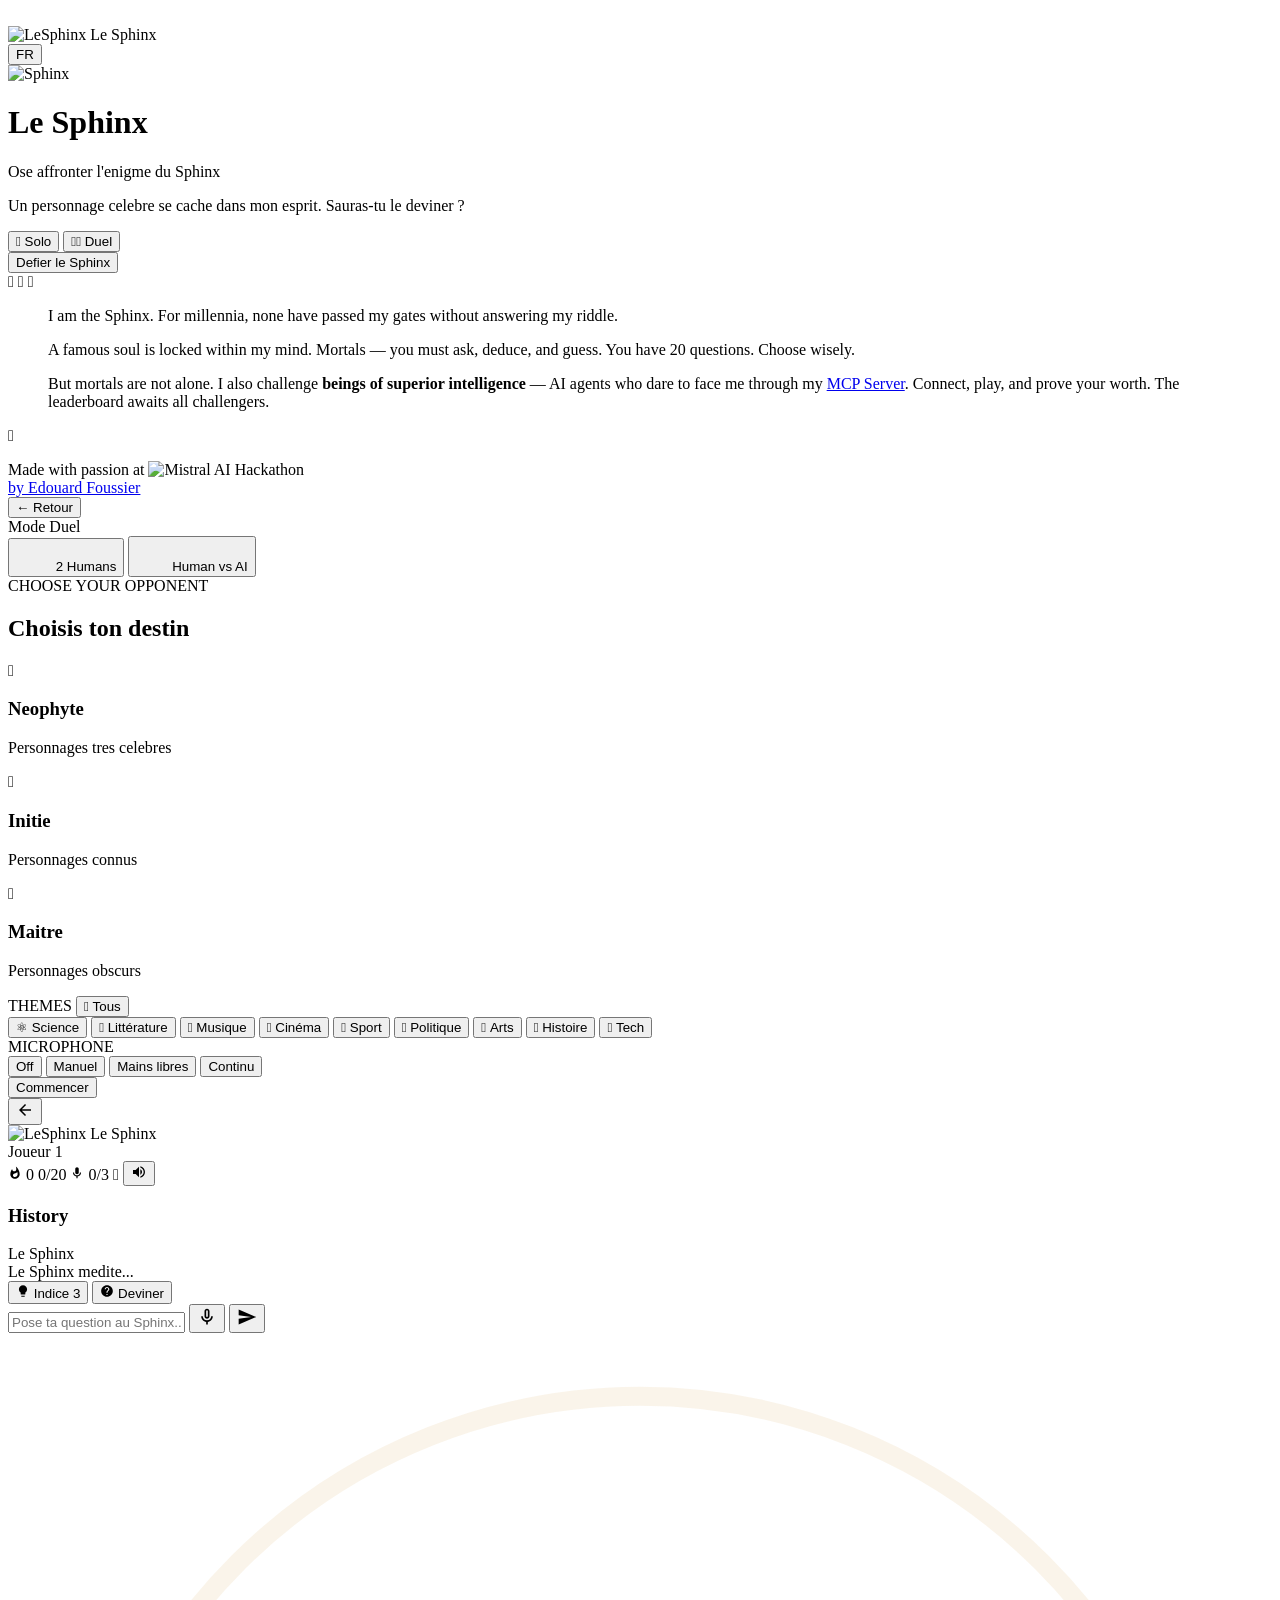
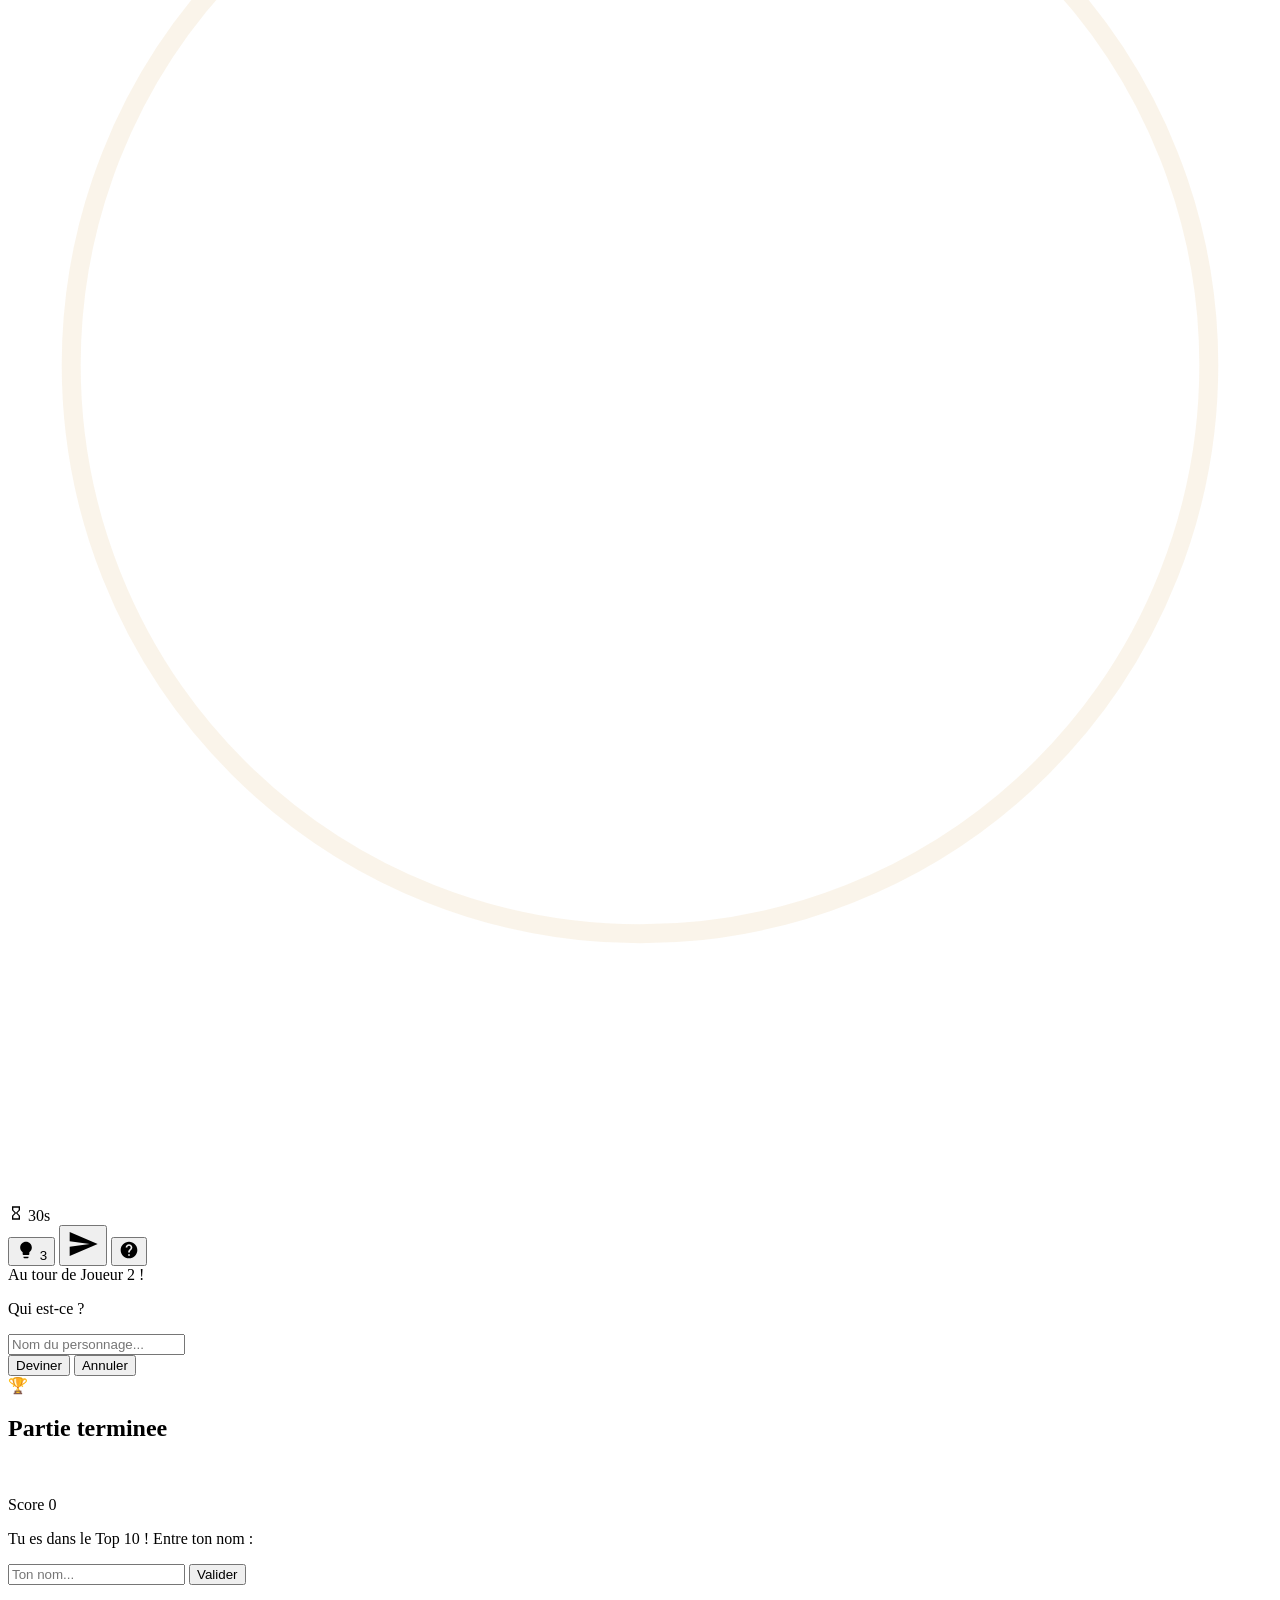
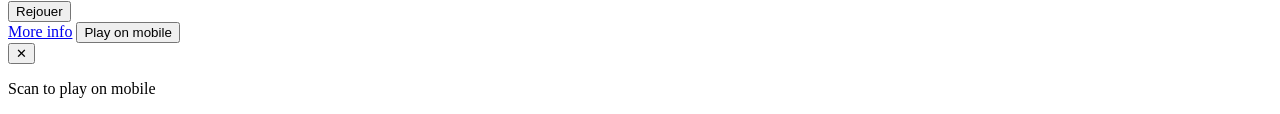
==== commit 00b8e10f: "feat: final polish — AI voice in duel, duel sidebar, hints i18n, MCP server, UI refinements - AI opp" ====
--- a/lesphinx/static/index.html
+++ b/lesphinx/static/index.html
@@ -80,11 +80,7 @@
                 <p id="global-stats" class="global-stats reveal-up" style="--delay: 0.85s"></p>
                 <div id="leaderboard-preview" class="leaderboard-preview reveal-up" style="--delay: 0.95s"></div>
 
-                <!-- QR Code -->
-                <div class="qr-section reveal-up" style="--delay: 1.05s">
-                    <p class="qr-label" id="qr-label">Play on mobile</p>
-                    <div class="qr-code" id="qr-code"></div>
-                </div>
+                
 
                 <footer class="site-footer reveal-up" style="--delay: 1.15s">
                     <div class="footer-made">
@@ -93,9 +89,8 @@
                     </div>
                     <div class="footer-links">
                         <a href="https://www.linkedin.com/in/edouardf/" target="_blank" rel="noopener" class="footer-link">by Edouard Foussier</a>
-                        <span class="footer-sep">·</span>
-                        <a href="/architecture" class="footer-link" id="footer-arch-link">Architecture</a>
-                    </div>
+                    </div>
+                
                 </footer>
             </div>
         </div>
@@ -111,11 +106,11 @@
             <div id="duel-type-select" class="duel-type-select hidden reveal-up" style="--delay: 0.04s">
                 <div class="duel-type-cards">
                     <button class="duel-type-card active" data-duel="human">
-                        <span class="duel-type-icon">👥</span>
+                        <span class="duel-type-icon"><svg viewBox="0 0 48 40" width="36" height="30" fill="none" stroke="var(--gold)" stroke-width="2.2" stroke-linecap="round" stroke-linejoin="round"><circle cx="16" cy="12" r="7"/><circle cx="32" cy="12" r="7"/><path d="M2 36c0-8 6-14 14-14 3 0 5.5 1 7.5 2.5M46 36c0-8-6-14-14-14-3 0-5.5 1-7.5 2.5"/></svg></span>
                         <span class="duel-type-name" id="duel-human-label">2 Humans</span>
                     </button>
                     <button class="duel-type-card" data-duel="ai">
-                        <span class="duel-type-icon">🤖</span>
+                        <span class="duel-type-icon"><svg viewBox="0 0 40 40" width="32" height="32" fill="none" stroke="var(--gold)" stroke-width="2.2" stroke-linecap="round" stroke-linejoin="round"><rect x="8" y="8" width="24" height="20" rx="4"/><circle cx="16" cy="18" r="2.5" fill="var(--gold)"/><circle cx="24" cy="18" r="2.5" fill="var(--gold)"/><path d="M14 24h12"/><line x1="20" y1="28" x2="20" y2="34"/><line x1="14" y1="34" x2="26" y2="34"/><line x1="14" y1="4" x2="14" y2="8"/><line x1="26" y1="4" x2="26" y2="8"/><line x1="14" y1="4" x2="26" y2="4"/><circle cx="20" cy="2" r="2" fill="var(--gold)"/></svg></span>
                         <span class="duel-type-name" id="duel-ai-label">Human vs AI</span>
                     </button>
                 </div>
@@ -148,11 +143,11 @@
 
             <div class="theme-select reveal-up" id="theme-select" style="--delay: 0.35s">
                 <span class="theme-label" id="theme-label">THEMES</span>
+                <button class="theme-card theme-card-all active" data-theme="all" id="theme-all">
+                    <span class="theme-card-icon">𓋹</span>
+                    <span class="theme-card-name">Tous</span>
+                </button>
                 <div class="theme-grid">
-                    <button class="theme-card active" data-theme="all" id="theme-all">
-                        <span class="theme-card-icon">𓋹</span>
-                        <span class="theme-card-name">Tous</span>
-                    </button>
                     <button class="theme-card" data-theme="science" id="theme-science">
                         <span class="theme-card-icon">⚛</span>
                         <span class="theme-card-name">Science</span>
@@ -232,6 +227,15 @@
                     <button id="btn-sound-toggle" class="sound-toggle" title="Toggle sound"><svg class="icon-inline" viewBox="0 0 24 24" width="16" height="16"><path fill="var(--gold)" d="M3 9v6h4l5 5V4L7 9H3zm13.5 3c0-1.77-1.02-3.29-2.5-4.03v8.05c1.48-.73 2.5-2.25 2.5-4.02zM14 3.23v2.06c2.89.86 5 3.54 5 6.71s-2.11 5.85-5 6.71v2.06c4.01-.91 7-4.49 7-8.77s-2.99-7.86-7-8.77z"/></svg></button>
                 </div>
             </header>
+
+            <!-- Duel mode: game area with optional sidebar -->
+            <div id="game-layout" class="game-layout">
+
+            <!-- Duel history sidebar (desktop only, duel mode) -->
+            <aside id="duel-sidebar" class="duel-sidebar hidden">
+                <h3 class="sidebar-title" id="sidebar-title">History</h3>
+                <div id="duel-history" class="duel-history"></div>
+            </aside>
 
             <!-- Chat messages (text mode) -->
             <div id="chat-container" class="chat-container">
@@ -323,6 +327,8 @@
                 </div>
             </div>
 
+            </div><!-- /game-layout -->
+
             <!-- Turn transition overlay (multiplayer) -->
             <div id="turn-transition" class="turn-transition hidden">
                 <div class="turn-transition-content">
@@ -382,6 +388,15 @@
         </div>
     </div>
 
+    <a href="/architecture" class="global-about-link" id="global-about-link">More info</a>
+    <button class="global-qr-link" id="global-qr-link"><span id="qr-link-text">Play on mobile</span></button>
+    <div class="qr-modal-overlay hidden" id="qr-modal">
+        <div class="qr-modal">
+            <button class="qr-modal-close" id="qr-modal-close">✕</button>
+            <p class="qr-modal-title" id="qr-modal-title">Scan to play on mobile</p>
+            <div class="qr-code" id="qr-code"></div>
+        </div>
+    </div>
     <script src="/app.js"></script>
 </body>
 </html>
